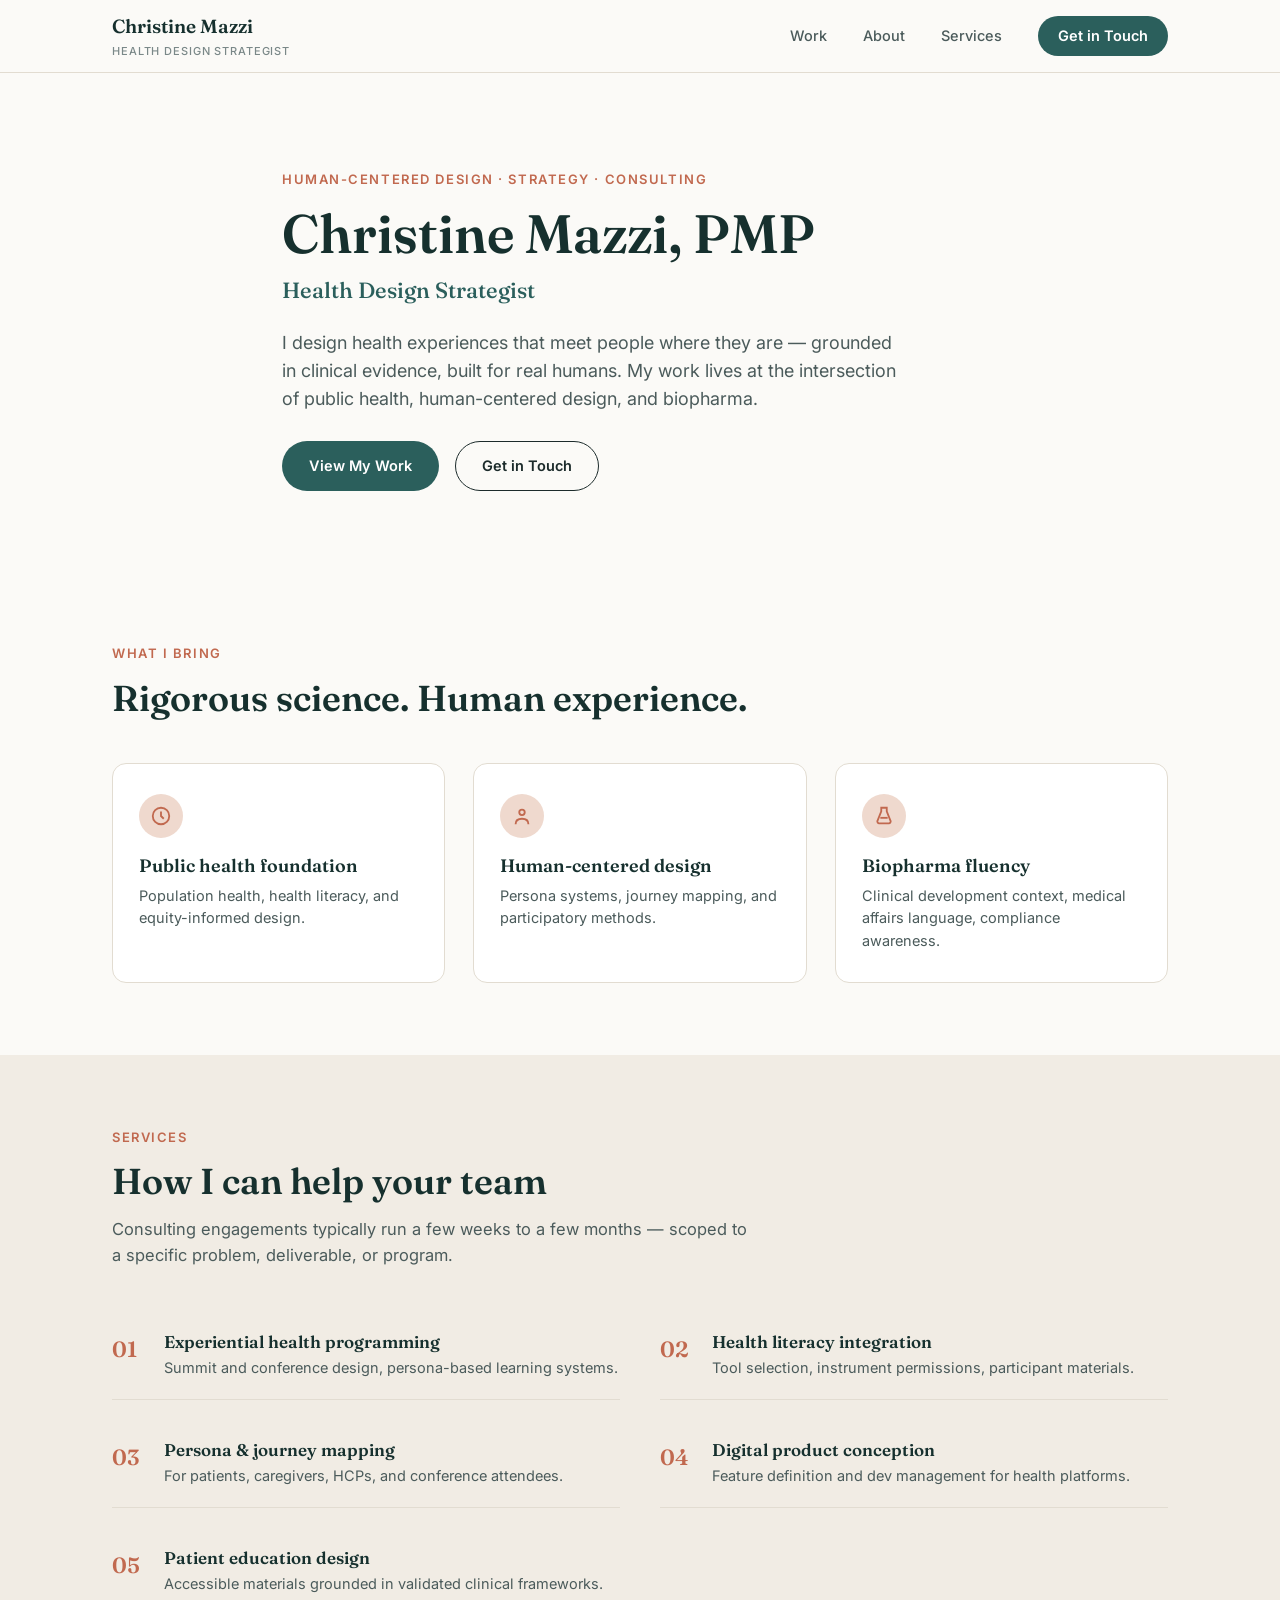
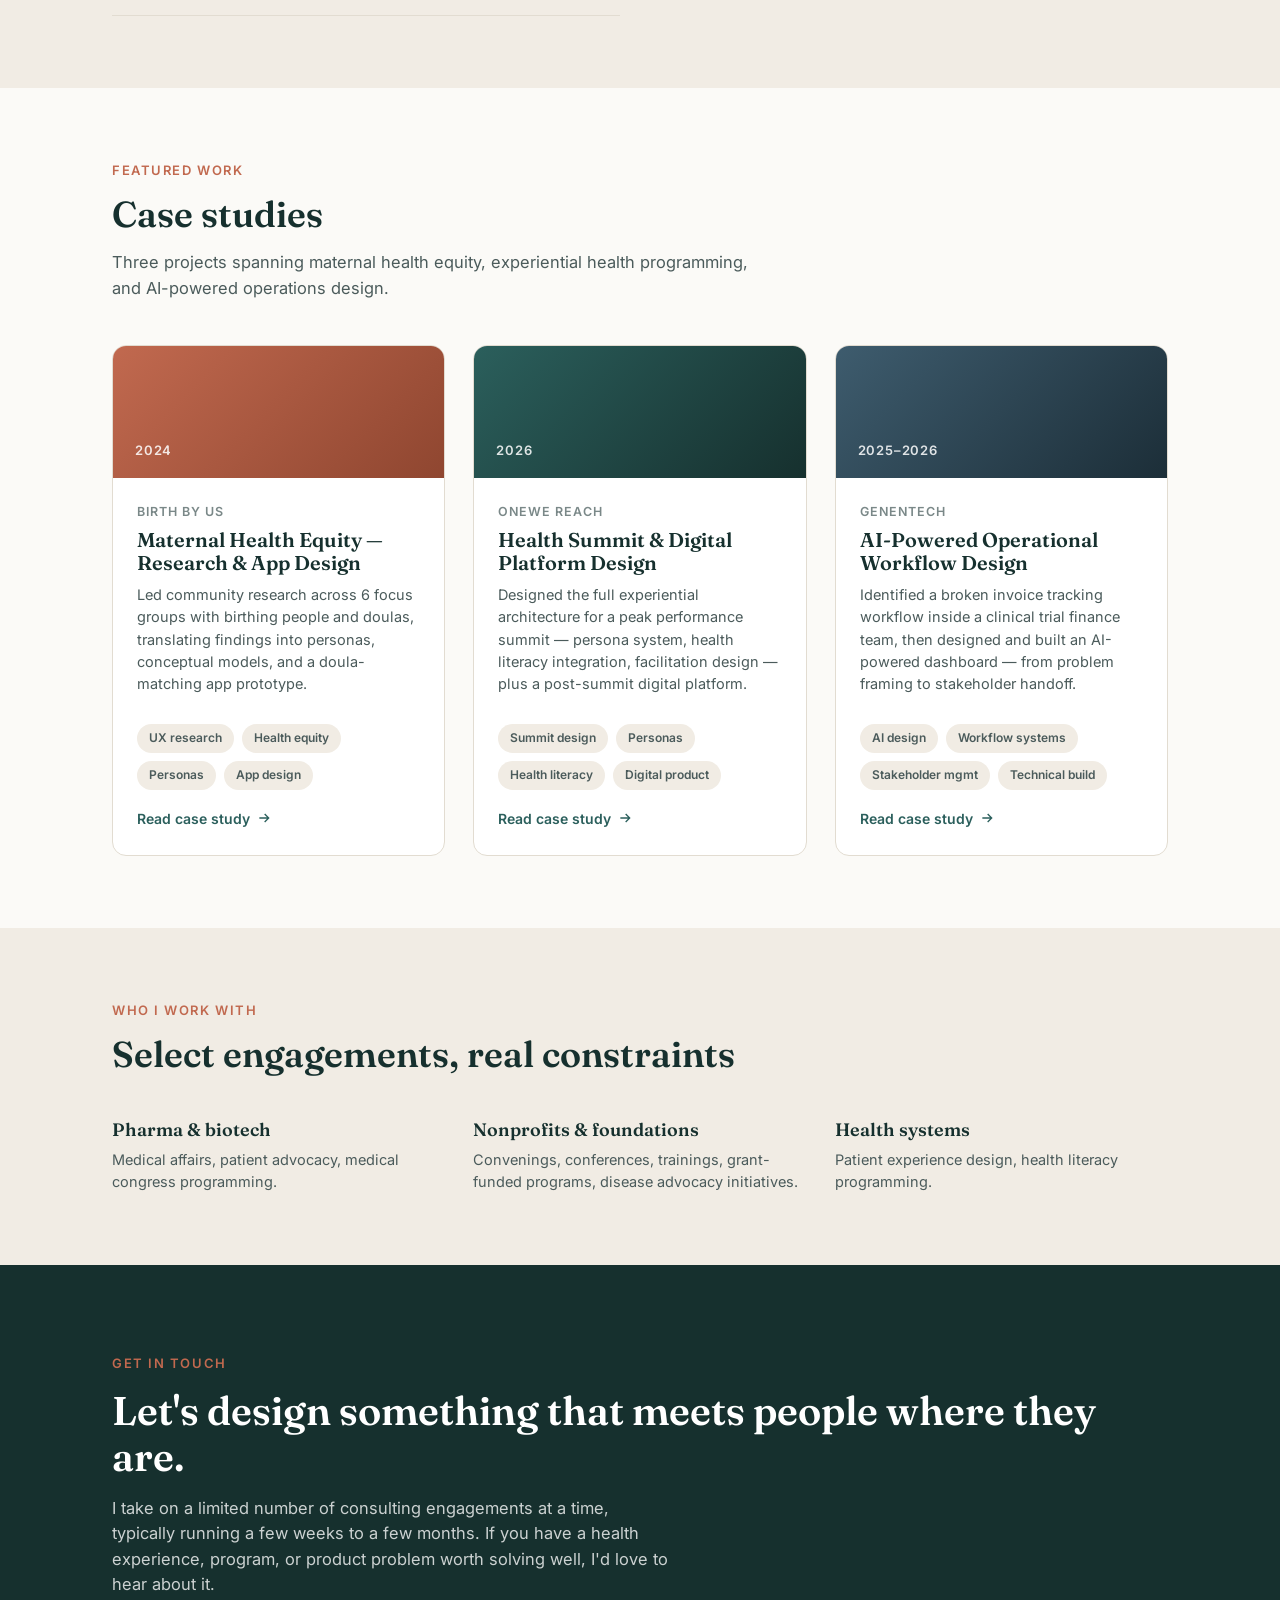
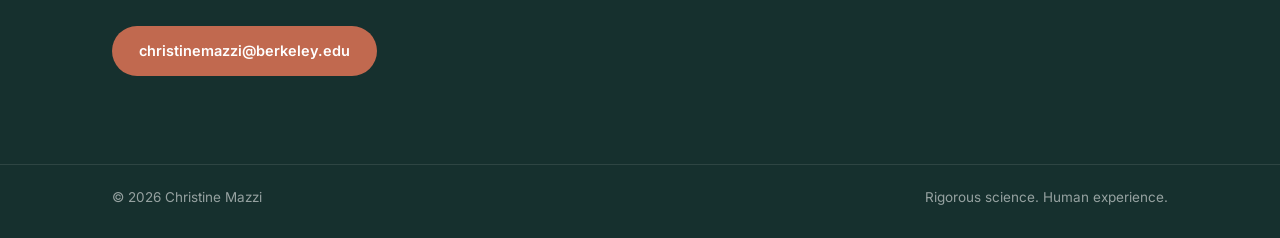
==== index.html @ 02ffc653 "Initial portfolio site" ====
<!DOCTYPE html>
<html lang="en">
<head>
<meta charset="UTF-8">
<meta name="viewport" content="width=device-width, initial-scale=1.0">
<title>Christine Mazzi, PMP — Health Design Strategist</title>
<meta name="description" content="Christine Mazzi designs health experiences that meet people where they are — grounded in clinical evidence, built for real humans. Health experience design, personas, and digital product consulting.">
<link rel="preconnect" href="https://fonts.googleapis.com">
<link rel="preconnect" href="https://fonts.gstatic.com" crossorigin>
<link href="https://fonts.googleapis.com/css2?family=Fraunces:wght@500;600;700&family=Inter:wght@400;500;600;700&display=swap" rel="stylesheet">
<link rel="stylesheet" href="styles.css">
<script src="script.js" defer></script>
</head>
<body>

<nav class="site-nav">
  <div class="wrap">
    <a href="index.html" class="brand">Christine Mazzi<span class="role">Health Design Strategist</span></a>
    <div class="nav-links">
      <a href="#work">Work</a>
      <a href="#about">About</a>
      <a href="#services">Services</a>
      <a href="#contact" class="cta">Get in Touch</a>
    </div>
    <button class="nav-toggle" aria-label="Toggle menu">
      <svg viewBox="0 0 24 24" fill="none" stroke="currentColor" stroke-width="2"><path d="M4 6h16M4 12h16M4 18h16"/></svg>
    </button>
  </div>
</nav>

<header class="hero">
  <div class="wrap">
    <span class="eyebrow">Human-Centered Design · Strategy · Consulting</span>
    <h1>Christine Mazzi, PMP</h1>
    <div class="role-line">Health Design Strategist</div>
    <p class="lede">I design health experiences that meet people where they are — grounded in clinical evidence, built for real humans. My work lives at the intersection of public health, human-centered design, and biopharma.</p>
    <div class="hero-ctas">
      <a href="#work" class="btn btn-primary">View My Work</a>
      <a href="#contact" class="btn btn-ghost">Get in Touch</a>
    </div>
  </div>
</header>

<section id="about">
  <div class="wrap">
    <div class="section-head">
      <span class="eyebrow">What I Bring</span>
      <h2>Rigorous science. Human experience.</h2>
    </div>
    <div class="bring-grid">
      <div class="bring-card">
        <div class="icon-circle">
          <svg viewBox="0 0 24 24" fill="none" stroke="currentColor" stroke-width="2"><path d="M12 3a9 9 0 100 18 9 9 0 000-18z"/><path d="M12 7v5l3 3"/></svg>
        </div>
        <h3>Public health foundation</h3>
        <p>Population health, health literacy, and equity-informed design.</p>
      </div>
      <div class="bring-card">
        <div class="icon-circle">
          <svg viewBox="0 0 24 24" fill="none" stroke="currentColor" stroke-width="2"><circle cx="12" cy="8" r="3"/><path d="M5 21c0-4 3-6 7-6s7 2 7 6"/></svg>
        </div>
        <h3>Human-centered design</h3>
        <p>Persona systems, journey mapping, and participatory methods.</p>
      </div>
      <div class="bring-card">
        <div class="icon-circle">
          <svg viewBox="0 0 24 24" fill="none" stroke="currentColor" stroke-width="2"><path d="M9 3h6v4l4 10a2 2 0 01-2 3H7a2 2 0 01-2-3l4-10V3z"/><path d="M8 14h8"/></svg>
        </div>
        <h3>Biopharma fluency</h3>
        <p>Clinical development context, medical affairs language, compliance awareness.</p>
      </div>
    </div>
  </div>
</section>

<section id="services" class="alt-bg">
  <div class="wrap">
    <div class="section-head">
      <span class="eyebrow">Services</span>
      <h2>How I can help your team</h2>
      <p>Consulting engagements typically run a few weeks to a few months — scoped to a specific problem, deliverable, or program.</p>
    </div>
    <div class="services-grid">
      <div class="service-row">
        <div class="service-num">01</div>
        <div>
          <h3>Experiential health programming</h3>
          <p>Summit and conference design, persona-based learning systems.</p>
        </div>
      </div>
      <div class="service-row">
        <div class="service-num">02</div>
        <div>
          <h3>Health literacy integration</h3>
          <p>Tool selection, instrument permissions, participant materials.</p>
        </div>
      </div>
      <div class="service-row">
        <div class="service-num">03</div>
        <div>
          <h3>Persona &amp; journey mapping</h3>
          <p>For patients, caregivers, HCPs, and conference attendees.</p>
        </div>
      </div>
      <div class="service-row">
        <div class="service-num">04</div>
        <div>
          <h3>Digital product conception</h3>
          <p>Feature definition and dev management for health platforms.</p>
        </div>
      </div>
      <div class="service-row">
        <div class="service-num">05</div>
        <div>
          <h3>Patient education design</h3>
          <p>Accessible materials grounded in validated clinical frameworks.</p>
        </div>
      </div>
    </div>
  </div>
</section>

<section id="work">
  <div class="wrap">
    <div class="section-head">
      <span class="eyebrow">Featured Work</span>
      <h2>Case studies</h2>
      <p>Three projects spanning maternal health equity, experiential health programming, and AI-powered operations design.</p>
    </div>
    <div class="work-grid">

      <a href="projects/birth-by-us.html" class="project-card">
        <div class="project-media terracotta"><span class="p-year">2024</span></div>
        <div class="project-body">
          <div class="p-client">Birth By Us</div>
          <h3>Maternal Health Equity — Research &amp; App Design</h3>
          <p>Led community research across 6 focus groups with birthing people and doulas, translating findings into personas, conceptual models, and a doula-matching app prototype.</p>
          <div class="tag-row">
            <span class="tag">UX research</span>
            <span class="tag">Health equity</span>
            <span class="tag">Personas</span>
            <span class="tag">App design</span>
          </div>
          <span class="project-link">Read case study
            <svg viewBox="0 0 24 24" fill="none" stroke="currentColor" stroke-width="2"><path d="M5 12h14M13 6l6 6-6 6"/></svg>
          </span>
        </div>
      </a>

      <a href="projects/onewe-reach.html" class="project-card">
        <div class="project-media"><span class="p-year">2026</span></div>
        <div class="project-body">
          <div class="p-client">OneWe Reach</div>
          <h3>Health Summit &amp; Digital Platform Design</h3>
          <p>Designed the full experiential architecture for a peak performance summit — persona system, health literacy integration, facilitation design — plus a post-summit digital platform.</p>
          <div class="tag-row">
            <span class="tag">Summit design</span>
            <span class="tag">Personas</span>
            <span class="tag">Health literacy</span>
            <span class="tag">Digital product</span>
          </div>
          <span class="project-link">Read case study
            <svg viewBox="0 0 24 24" fill="none" stroke="currentColor" stroke-width="2"><path d="M5 12h14M13 6l6 6-6 6"/></svg>
          </span>
        </div>
      </a>

      <a href="projects/genentech.html" class="project-card">
        <div class="project-media slate"><span class="p-year">2025–2026</span></div>
        <div class="project-body">
          <div class="p-client">Genentech</div>
          <h3>AI-Powered Operational Workflow Design</h3>
          <p>Identified a broken invoice tracking workflow inside a clinical trial finance team, then designed and built an AI-powered dashboard — from problem framing to stakeholder handoff.</p>
          <div class="tag-row">
            <span class="tag">AI design</span>
            <span class="tag">Workflow systems</span>
            <span class="tag">Stakeholder mgmt</span>
            <span class="tag">Technical build</span>
          </div>
          <span class="project-link">Read case study
            <svg viewBox="0 0 24 24" fill="none" stroke="currentColor" stroke-width="2"><path d="M5 12h14M13 6l6 6-6 6"/></svg>
          </span>
        </div>
      </a>

    </div>
  </div>
</section>

<section class="alt-bg">
  <div class="wrap">
    <div class="section-head">
      <span class="eyebrow">Who I Work With</span>
      <h2>Select engagements, real constraints</h2>
    </div>
    <div class="audience-grid">
      <div class="audience-card">
        <h3>Pharma &amp; biotech</h3>
        <p>Medical affairs, patient advocacy, medical congress programming.</p>
      </div>
      <div class="audience-card">
        <h3>Nonprofits &amp; foundations</h3>
        <p>Convenings, conferences, trainings, grant-funded programs, disease advocacy initiatives.</p>
      </div>
      <div class="audience-card">
        <h3>Health systems</h3>
        <p>Patient experience design, health literacy programming.</p>
      </div>
    </div>
  </div>
</section>

<section id="contact" class="contact-section">
  <div class="wrap">
    <span class="eyebrow">Get in Touch</span>
    <h2>Let's design something that meets people where they are.</h2>
    <p>I take on a limited number of consulting engagements at a time, typically running a few weeks to a few months. If you have a health experience, program, or product problem worth solving well, I'd love to hear about it.</p>
    <div class="hero-ctas">
      <a href="mailto:christinemazzi@berkeley.edu" class="btn btn-primary">christinemazzi@berkeley.edu</a>
    </div>
  </div>
</section>

<footer class="site-footer">
  <div class="wrap">
    <span>&copy; 2026 Christine Mazzi</span>
    <span>Rigorous science. Human experience.</span>
  </div>
</footer>

</body>
</html>
---- styles.css ----
/* ===== Christine Mazzi — Health Design Strategist portfolio ===== */

:root {
  --bg: #FBFAF7;
  --bg-alt: #F1ECE4;
  --ink: #1C2B2B;
  --ink-soft: #4B5B5B;
  --muted: #7A8888;
  --primary: #2B5F5C;
  --primary-dark: #16302E;
  --accent: #C1694F;
  --accent-soft: #EFD9CE;
  --line: #E2DCD1;
  --white: #FFFFFF;
  --radius: 14px;
  --serif: "Fraunces", Georgia, serif;
  --sans: "Inter", -apple-system, BlinkMacSystemFont, "Segoe UI", sans-serif;
  --max: 1120px;
}

* { box-sizing: border-box; }

html { scroll-behavior: smooth; }

body {
  margin: 0;
  font-family: var(--sans);
  color: var(--ink);
  background: var(--bg);
  line-height: 1.55;
  -webkit-font-smoothing: antialiased;
}

img { max-width: 100%; display: block; }

a { color: inherit; text-decoration: none; }

.wrap {
  max-width: var(--max);
  margin: 0 auto;
  padding: 0 32px;
}

h1, h2, h3, h4 {
  font-family: var(--serif);
  font-weight: 600;
  color: var(--primary-dark);
  margin: 0 0 0.4em;
  line-height: 1.15;
}

p { margin: 0 0 1em; color: var(--ink-soft); }

.eyebrow {
  font-family: var(--sans);
  font-size: 13px;
  letter-spacing: 0.12em;
  text-transform: uppercase;
  color: var(--accent);
  font-weight: 600;
  margin-bottom: 14px;
  display: block;
}

/* ===== Nav ===== */

.site-nav {
  position: sticky;
  top: 0;
  z-index: 50;
  background: rgba(251, 250, 247, 0.92);
  backdrop-filter: blur(8px);
  border-bottom: 1px solid var(--line);
}

.site-nav .wrap {
  display: flex;
  align-items: center;
  justify-content: space-between;
  height: 72px;
}

.brand {
  font-family: var(--serif);
  font-weight: 600;
  font-size: 19px;
  color: var(--primary-dark);
}

.brand .role {
  display: block;
  font-family: var(--sans);
  font-size: 11px;
  letter-spacing: 0.08em;
  text-transform: uppercase;
  color: var(--muted);
  font-weight: 500;
  margin-top: 1px;
}

.nav-links {
  display: flex;
  gap: 36px;
  align-items: center;
}

.nav-links a {
  font-size: 14.5px;
  font-weight: 500;
  color: var(--ink-soft);
  transition: color 0.15s ease;
}

.nav-links a:hover { color: var(--primary); }

.nav-links a.cta {
  background: var(--primary);
  color: var(--white);
  padding: 9px 20px;
  border-radius: 999px;
  font-weight: 600;
}

.nav-links a.cta:hover { background: var(--primary-dark); }

.nav-toggle {
  display: none;
  width: 40px;
  height: 40px;
  border: none;
  background: transparent;
  cursor: pointer;
  align-items: center;
  justify-content: center;
}

.nav-toggle svg { width: 24px; height: 24px; color: var(--ink); }

/* ===== Hero ===== */

.hero {
  padding: 96px 0 80px;
}

.hero .wrap { max-width: 780px; }

.hero h1 {
  font-size: clamp(36px, 5vw, 54px);
  margin-bottom: 8px;
}

.hero .role-line {
  font-size: clamp(18px, 2.4vw, 22px);
  color: var(--primary);
  font-family: var(--serif);
  font-weight: 500;
  margin-bottom: 22px;
}

.hero p.lede {
  font-size: 18px;
  max-width: 620px;
  color: var(--ink-soft);
}

.hero-ctas {
  margin-top: 28px;
  display: flex;
  gap: 16px;
  flex-wrap: wrap;
}

.btn {
  display: inline-block;
  padding: 13px 26px;
  border-radius: 999px;
  font-weight: 600;
  font-size: 14.5px;
  transition: all 0.15s ease;
  border: 1.5px solid transparent;
}

.btn-primary {
  background: var(--primary);
  color: var(--white);
}
.btn-primary:hover { background: var(--primary-dark); }

.btn-ghost {
  border-color: var(--ink);
  color: var(--ink);
}
.btn-ghost:hover { background: var(--ink); color: var(--white); }

/* ===== Sections ===== */

section { padding: 72px 0; }

.section-head { max-width: 640px; margin-bottom: 44px; }
.section-head h2 { font-size: clamp(28px, 3.5vw, 36px); }
.section-head p { font-size: 16.5px; }

.alt-bg { background: var(--bg-alt); }

/* ===== What I Bring ===== */

.bring-grid {
  display: grid;
  grid-template-columns: repeat(3, 1fr);
  gap: 28px;
}

.bring-card {
  background: var(--white);
  border: 1px solid var(--line);
  border-radius: var(--radius);
  padding: 30px 26px;
}

.icon-circle {
  width: 44px;
  height: 44px;
  border-radius: 50%;
  background: var(--accent-soft);
  display: flex;
  align-items: center;
  justify-content: center;
  margin-bottom: 18px;
  color: var(--accent);
}

.icon-circle svg { width: 22px; height: 22px; }

.bring-card h3 { font-size: 18px; margin-bottom: 8px; }
.bring-card p { font-size: 14.5px; margin: 0; }

/* ===== Services ===== */

.services-grid {
  display: grid;
  grid-template-columns: repeat(2, 1fr);
  gap: 20px 40px;
}

.service-row {
  display: flex;
  gap: 18px;
  align-items: flex-start;
  padding: 20px 0;
  border-bottom: 1px solid var(--line);
}

.service-num {
  font-family: var(--serif);
  font-size: 22px;
  color: var(--accent);
  font-weight: 600;
  min-width: 34px;
}

.service-row h3 { font-size: 17px; margin-bottom: 5px; }
.service-row p { font-size: 14.5px; margin: 0; }

/* ===== Work / Projects ===== */

.work-grid {
  display: grid;
  grid-template-columns: repeat(3, 1fr);
  gap: 28px;
}

.project-card {
  background: var(--white);
  border: 1px solid var(--line);
  border-radius: var(--radius);
  overflow: hidden;
  display: flex;
  flex-direction: column;
  transition: transform 0.18s ease, box-shadow 0.18s ease;
}

.project-card:hover {
  transform: translateY(-4px);
  box-shadow: 0 16px 32px -20px rgba(28, 43, 43, 0.35);
}

.project-media {
  height: 132px;
  background: linear-gradient(135deg, var(--primary) 0%, var(--primary-dark) 100%);
  display: flex;
  align-items: flex-end;
  padding: 18px 22px;
  position: relative;
}

.project-media.terracotta { background: linear-gradient(135deg, var(--accent) 0%, #8f4630 100%); }
.project-media.slate { background: linear-gradient(135deg, #3E5C6E 0%, #1C2E38 100%); }

.project-media .p-year {
  color: rgba(255,255,255,0.85);
  font-size: 13px;
  font-weight: 600;
  letter-spacing: 0.06em;
}

.project-body { padding: 24px 24px 26px; flex: 1; display: flex; flex-direction: column; }

.project-body .p-client {
  font-size: 12.5px;
  text-transform: uppercase;
  letter-spacing: 0.08em;
  color: var(--muted);
  font-weight: 600;
  margin-bottom: 6px;
}

.project-body h3 { font-size: 20px; margin-bottom: 10px; }
.project-body p { font-size: 14.5px; flex: 1; }

.tag-row { display: flex; flex-wrap: wrap; gap: 8px; margin-top: 14px; }

.tag {
  font-size: 12px;
  font-weight: 600;
  padding: 5px 12px;
  border-radius: 999px;
  background: var(--bg-alt);
  color: var(--ink-soft);
}

.project-link {
  margin-top: 18px;
  font-size: 14px;
  font-weight: 600;
  color: var(--primary);
  display: inline-flex;
  align-items: center;
  gap: 6px;
}

.project-link svg { width: 16px; height: 16px; transition: transform 0.15s ease; }
.project-card:hover .project-link svg { transform: translateX(3px); }

/* ===== Who I Work With ===== */

.audience-grid {
  display: grid;
  grid-template-columns: repeat(3, 1fr);
  gap: 28px;
}

.audience-card h3 { font-size: 18px; margin-bottom: 8px; }
.audience-card p { font-size: 14.5px; margin: 0; }

/* ===== Contact / Footer ===== */

.contact-section {
  background: var(--primary-dark);
  color: var(--white);
  padding: 88px 0;
}

.contact-section .eyebrow { color: var(--accent); }
.contact-section h2 { color: var(--white); font-size: clamp(28px, 4vw, 40px); }
.contact-section p { color: rgba(255,255,255,0.78); font-size: 16.5px; max-width: 560px; }

.contact-section .btn-primary {
  background: var(--accent);
}
.contact-section .btn-primary:hover { background: #a4553d; }

.contact-section .btn-ghost {
  border-color: rgba(255,255,255,0.5);
  color: var(--white);
}
.contact-section .btn-ghost:hover { background: var(--white); color: var(--primary-dark); }

footer.site-footer {
  background: var(--primary-dark);
  color: rgba(255,255,255,0.55);
  padding: 22px 0 30px;
  font-size: 13.5px;
  border-top: 1px solid rgba(255,255,255,0.1);
}

footer.site-footer .wrap {
  display: flex;
  justify-content: space-between;
  flex-wrap: wrap;
  gap: 10px;
}

/* ===== Case study pages ===== */

.cs-hero {
  padding: 64px 0 56px;
  background: var(--bg-alt);
  border-bottom: 1px solid var(--line);
}

.cs-hero .back-link {
  font-size: 14px;
  font-weight: 600;
  color: var(--primary);
  display: inline-flex;
  align-items: center;
  gap: 6px;
  margin-bottom: 28px;
}
.cs-hero .back-link svg { width: 15px; height: 15px; transform: rotate(180deg); }

.cs-hero h1 { font-size: clamp(30px, 4.6vw, 46px); max-width: 780px; }
.cs-hero .cs-tagline { font-size: 18px; max-width: 640px; color: var(--ink-soft); margin-top: 12px; }

.meta-grid {
  margin-top: 36px;
  display: grid;
  grid-template-columns: repeat(4, 1fr);
  gap: 20px;
  max-width: 820px;
}

.meta-item .meta-label {
  font-size: 11.5px;
  text-transform: uppercase;
  letter-spacing: 0.08em;
  color: var(--muted);
  font-weight: 700;
  margin-bottom: 6px;
}

.meta-item .meta-value {
  font-family: var(--serif);
  font-size: 16.5px;
  color: var(--primary-dark);
  font-weight: 600;
}

.cs-section { padding: 60px 0; border-bottom: 1px solid var(--line); }
.cs-section:last-of-type { border-bottom: none; }

.cs-section .section-tag {
  font-size: 13px;
  letter-spacing: 0.1em;
  text-transform: uppercase;
  color: var(--accent);
  font-weight: 700;
  margin-bottom: 12px;
  display: block;
}

.cs-section h2 { font-size: clamp(24px, 3vw, 32px); max-width: 720px; }

.stat-row {
  display: grid;
  grid-template-columns: repeat(3, 1fr);
  gap: 24px;
  margin-top: 36px;
}

.stat-box {
  background: var(--white);
  border: 1px solid var(--line);
  border-radius: var(--radius);
  padding: 28px 22px;
  text-align: center;
}

.stat-box .stat-num {
  font-family: var(--serif);
  font-size: 40px;
  font-weight: 700;
  color: var(--accent);
  line-height: 1;
  margin-bottom: 10px;
}

.stat-box .stat-label { font-size: 13.5px; color: var(--ink-soft); }

.numbered-list {
  display: grid;
  grid-template-columns: repeat(2, 1fr);
  gap: 24px 32px;
  margin-top: 32px;
}

.numbered-item { display: flex; gap: 16px; }

.numbered-item .num {
  font-family: var(--serif);
  font-size: 26px;
  font-weight: 700;
  color: var(--primary);
  min-width: 40px;
}

.numbered-item h3 { font-size: 16.5px; margin-bottom: 6px; }
.numbered-item p { font-size: 14.5px; margin: 0; }

.two-col {
  display: grid;
  grid-template-columns: repeat(2, 1fr);
  gap: 36px;
  margin-top: 32px;
}

.col-card h3 { font-size: 17px; margin-bottom: 12px; }

.bullet-list { list-style: none; padding: 0; margin: 0; }
.bullet-list li {
  padding: 10px 0 10px 22px;
  position: relative;
  font-size: 14.5px;
  color: var(--ink-soft);
  border-bottom: 1px solid var(--line);
}
.bullet-list li:before {
  content: "";
  position: absolute;
  left: 0;
  top: 18px;
  width: 7px;
  height: 7px;
  border-radius: 50%;
  background: var(--accent);
}
.bullet-list li:last-child { border-bottom: none; }

.build-grid {
  display: grid;
  grid-template-columns: repeat(2, 1fr);
  gap: 20px;
  margin-top: 32px;
}

.build-card {
  background: var(--white);
  border: 1px solid var(--line);
  border-radius: var(--radius);
  padding: 24px;
}

.build-card .build-kicker {
  font-size: 12px;
  font-weight: 700;
  letter-spacing: 0.06em;
  text-transform: uppercase;
  color: var(--primary);
  margin-bottom: 6px;
}

.build-card h3 { font-size: 16.5px; margin-bottom: 8px; }
.build-card p { font-size: 14px; margin: 0; }

.feature-grid {
  display: grid;
  grid-template-columns: repeat(3, 1fr);
  gap: 20px;
  margin-top: 32px;
}

.feature-card {
  background: var(--white);
  border: 1px solid var(--line);
  border-radius: var(--radius);
  padding: 22px;
}

.feature-card h3 { font-size: 15.5px; margin-bottom: 6px; }
.feature-card p { font-size: 13.5px; margin: 0; }

.skills-wrap { display: flex; flex-wrap: wrap; gap: 10px; margin-top: 24px; }

.skill-pill {
  font-size: 13.5px;
  font-weight: 600;
  padding: 8px 16px;
  border-radius: 999px;
  background: var(--white);
  border: 1px solid var(--line);
  color: var(--ink-soft);
}

.quote-block {
  margin-top: 28px;
  padding: 26px 30px;
  background: var(--white);
  border-left: 3px solid var(--accent);
  border-radius: 0 var(--radius) var(--radius) 0;
  font-family: var(--serif);
  font-size: 18px;
  color: var(--primary-dark);
  font-style: italic;
}

.cs-next {
  padding: 64px 0 80px;
  text-align: center;
}
.cs-next h2 { font-size: 26px; }
.cs-next-links { display: flex; gap: 18px; justify-content: center; margin-top: 22px; flex-wrap: wrap; }

/* ===== Responsive ===== */

@media (max-width: 860px) {
  .bring-grid, .work-grid, .audience-grid { grid-template-columns: 1fr; }
  .services-grid { grid-template-columns: 1fr; }
  .meta-grid { grid-template-columns: repeat(2, 1fr); }
  .numbered-list { grid-template-columns: 1fr; }
  .two-col { grid-template-columns: 1fr; }
  .build-grid { grid-template-columns: 1fr; }
  .feature-grid { grid-template-columns: 1fr; }
  .stat-row { grid-template-columns: 1fr; }
  section { padding: 52px 0; }

  .nav-toggle { display: flex; }

  .nav-links {
    position: absolute;
    top: 72px;
    left: 0;
    right: 0;
    background: var(--bg);
    border-bottom: 1px solid var(--line);
    flex-direction: column;
    align-items: stretch;
    gap: 0;
    padding: 8px 24px 20px;
    display: none;
  }

  .nav-links.open { display: flex; }

  .nav-links a {
    padding: 14px 0;
    border-bottom: 1px solid var(--line);
  }

  .nav-links a.cta {
    margin-top: 14px;
    text-align: center;
  }
}
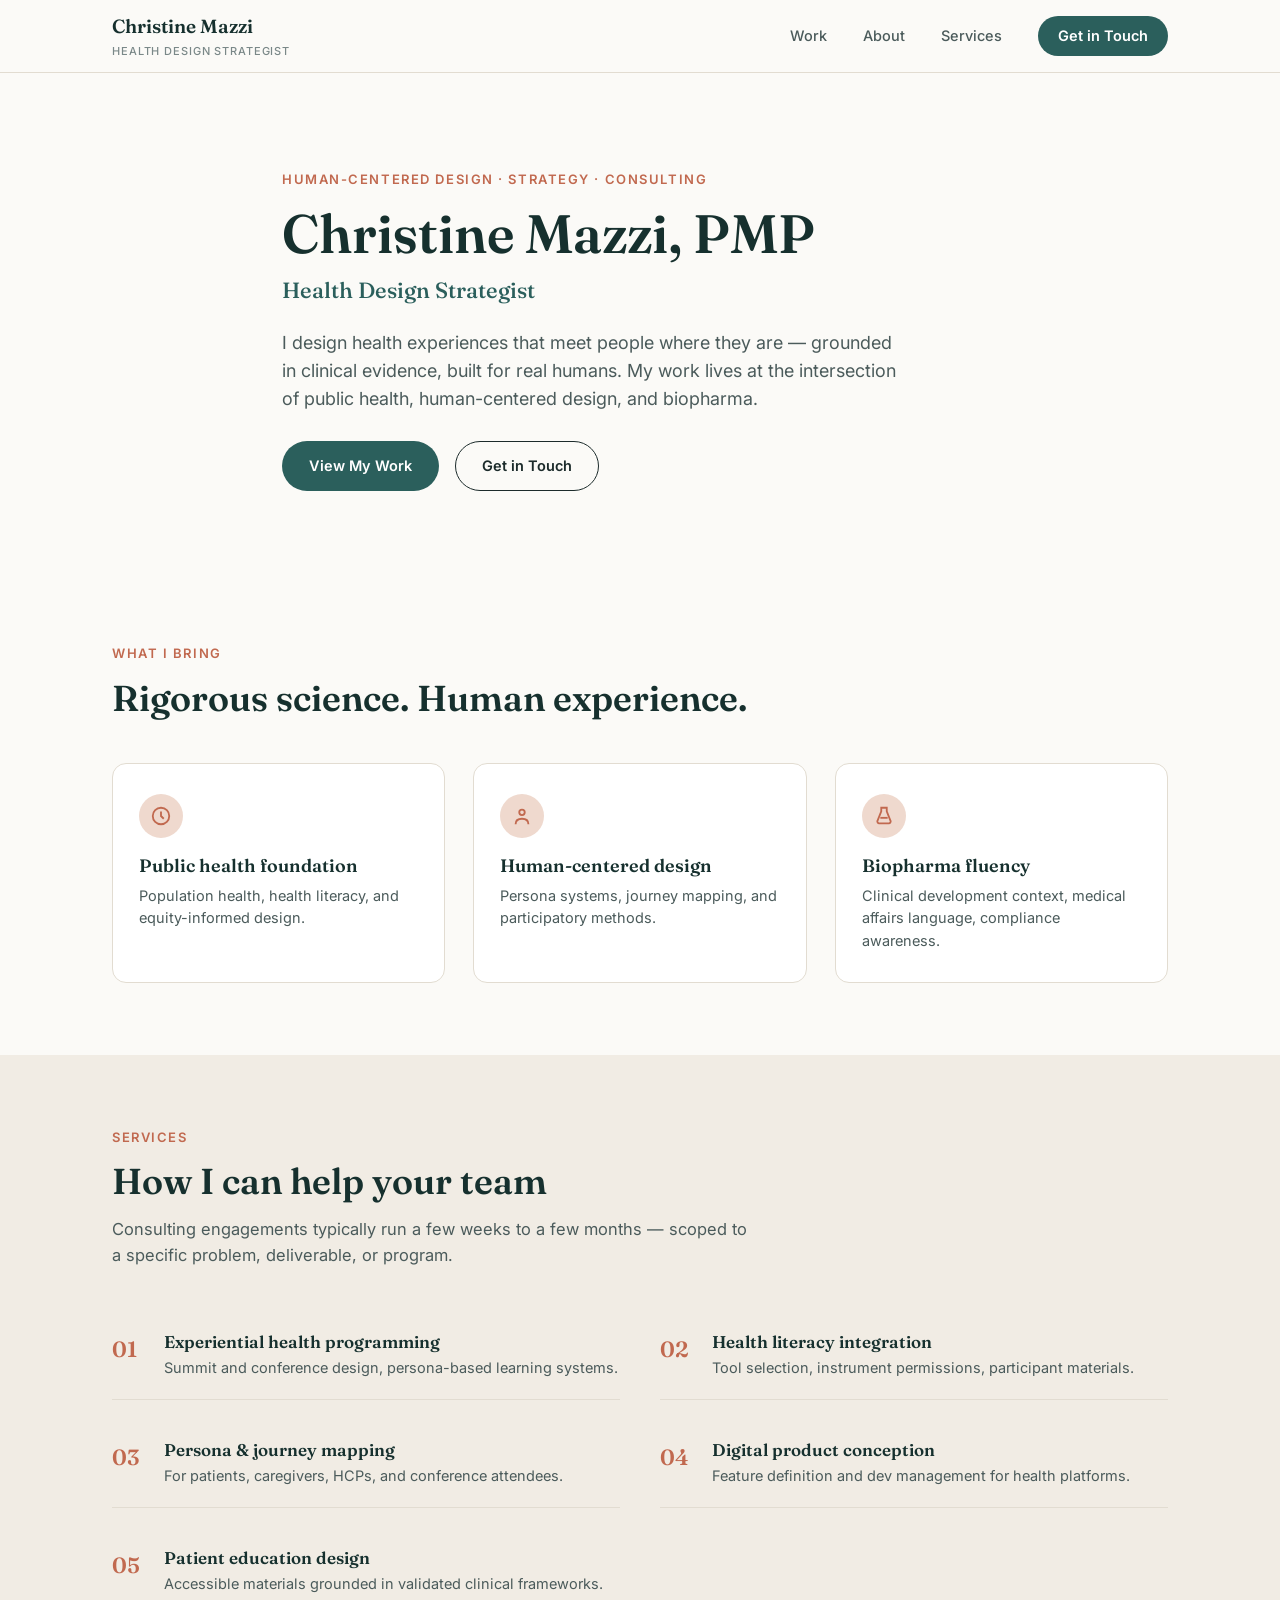
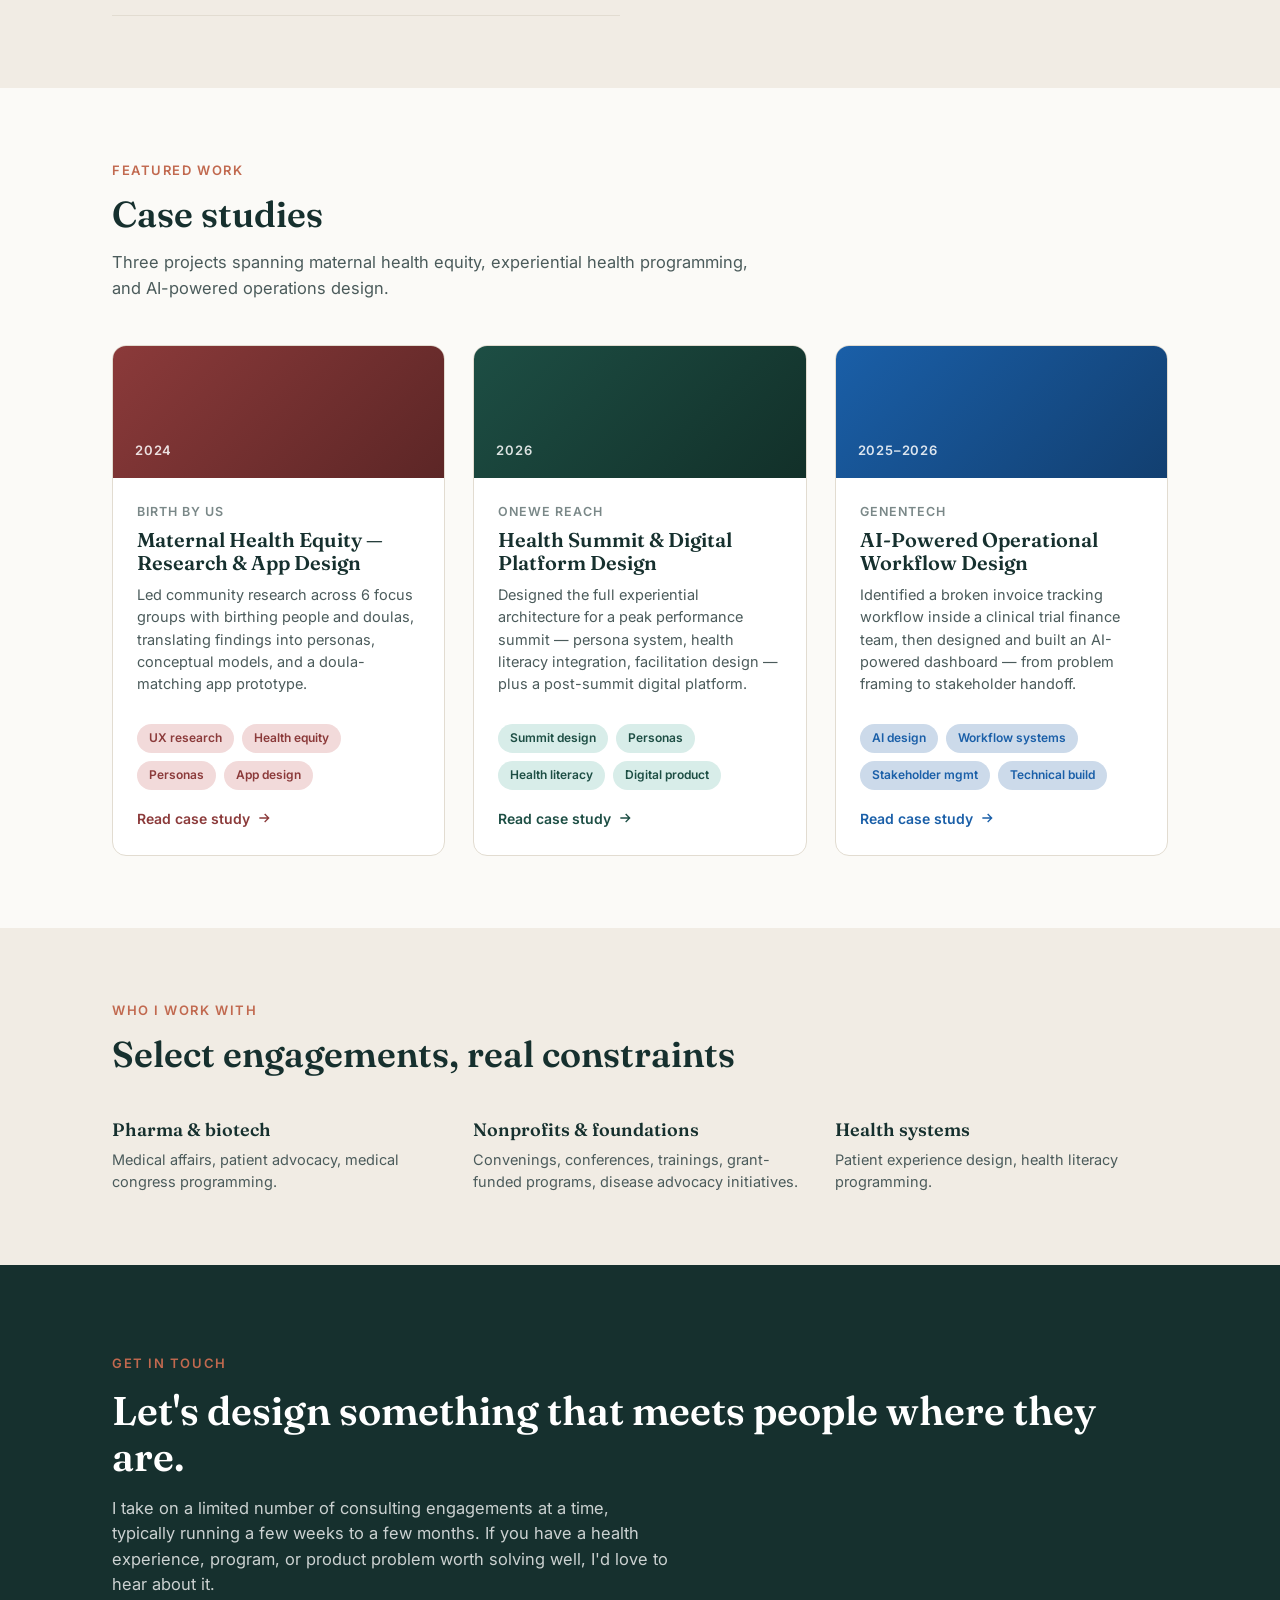
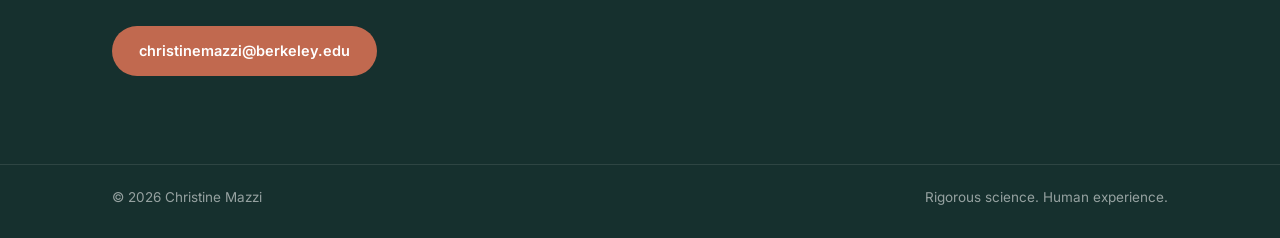
==== commit b53de162: "Theme each case study page and card to match its deck's color way" ====
--- a/index.html
+++ b/index.html
@@ -129,8 +129,8 @@
     </div>
     <div class="work-grid">
 
-      <a href="projects/birth-by-us.html" class="project-card">
-        <div class="project-media terracotta"><span class="p-year">2024</span></div>
+      <a href="projects/birth-by-us.html" class="project-card card-birth">
+        <div class="project-media"><span class="p-year">2024</span></div>
         <div class="project-body">
           <div class="p-client">Birth By Us</div>
           <h3>Maternal Health Equity — Research &amp; App Design</h3>
@@ -147,7 +147,7 @@
         </div>
       </a>
 
-      <a href="projects/onewe-reach.html" class="project-card">
+      <a href="projects/onewe-reach.html" class="project-card card-onewe">
         <div class="project-media"><span class="p-year">2026</span></div>
         <div class="project-body">
           <div class="p-client">OneWe Reach</div>
@@ -165,8 +165,8 @@
         </div>
       </a>
 
-      <a href="projects/genentech.html" class="project-card">
-        <div class="project-media slate"><span class="p-year">2025–2026</span></div>
+      <a href="projects/genentech.html" class="project-card card-genentech">
+        <div class="project-media"><span class="p-year">2025–2026</span></div>
         <div class="project-body">
           <div class="p-client">Genentech</div>
           <h3>AI-Powered Operational Workflow Design</h3>
--- a/styles.css
+++ b/styles.css
@@ -8,6 +8,7 @@
   --muted: #7A8888;
   --primary: #2B5F5C;
   --primary-dark: #16302E;
+  --primary-hover: #16302E;
   --accent: #C1694F;
   --accent-soft: #EFD9CE;
   --line: #E2DCD1;
@@ -121,7 +122,7 @@
   font-weight: 600;
 }
 
-.nav-links a.cta:hover { background: var(--primary-dark); }
+.nav-links a.cta:hover { background: var(--primary-hover); }
 
 .nav-toggle {
   display: none;
@@ -184,7 +185,7 @@
   background: var(--primary);
   color: var(--white);
 }
-.btn-primary:hover { background: var(--primary-dark); }
+.btn-primary:hover { background: var(--primary-hover); }
 
 .btn-ghost {
   border-color: var(--ink);
@@ -293,8 +294,18 @@
   position: relative;
 }
 
-.project-media.terracotta { background: linear-gradient(135deg, var(--accent) 0%, #8f4630 100%); }
-.project-media.slate { background: linear-gradient(135deg, #3E5C6E 0%, #1C2E38 100%); }
+/* Card accent colors — matched to each project's own case-study deck */
+.card-birth .project-media { background: linear-gradient(135deg, #8B3A3A 0%, #5C2626 100%); }
+.card-genentech .project-media { background: linear-gradient(135deg, #1A5FA8 0%, #123F70 100%); }
+.card-onewe .project-media { background: linear-gradient(135deg, #1D4E44 0%, #123029 100%); }
+
+.card-birth .tag { background: #F2DADA; color: #8B3A3A; }
+.card-genentech .tag { background: #CCDAEA; color: #1A5FA8; }
+.card-onewe .tag { background: #D8EDE9; color: #1D4E44; }
+
+.card-birth .project-link { color: #8B3A3A; }
+.card-genentech .project-link { color: #1A5FA8; }
+.card-onewe .project-link { color: #1D4E44; }
 
 .project-media .p-year {
   color: rgba(255,255,255,0.85);
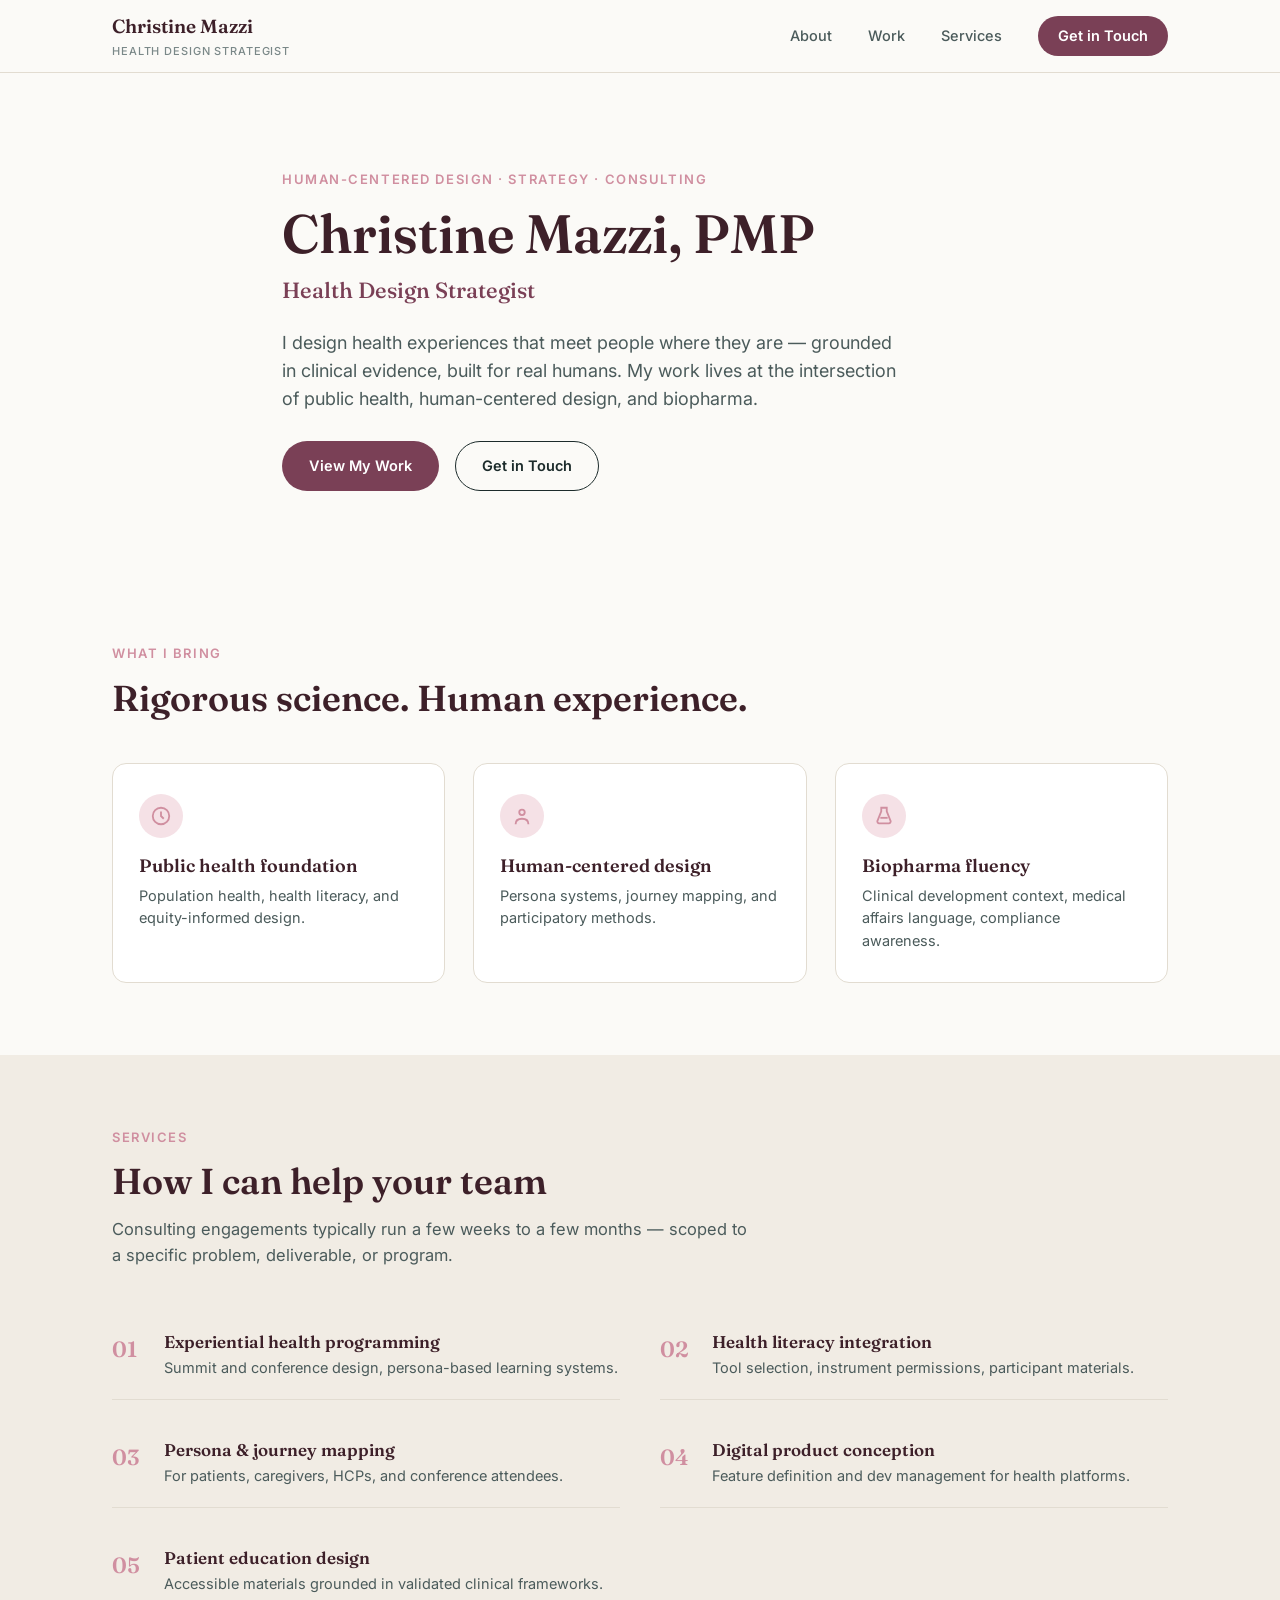
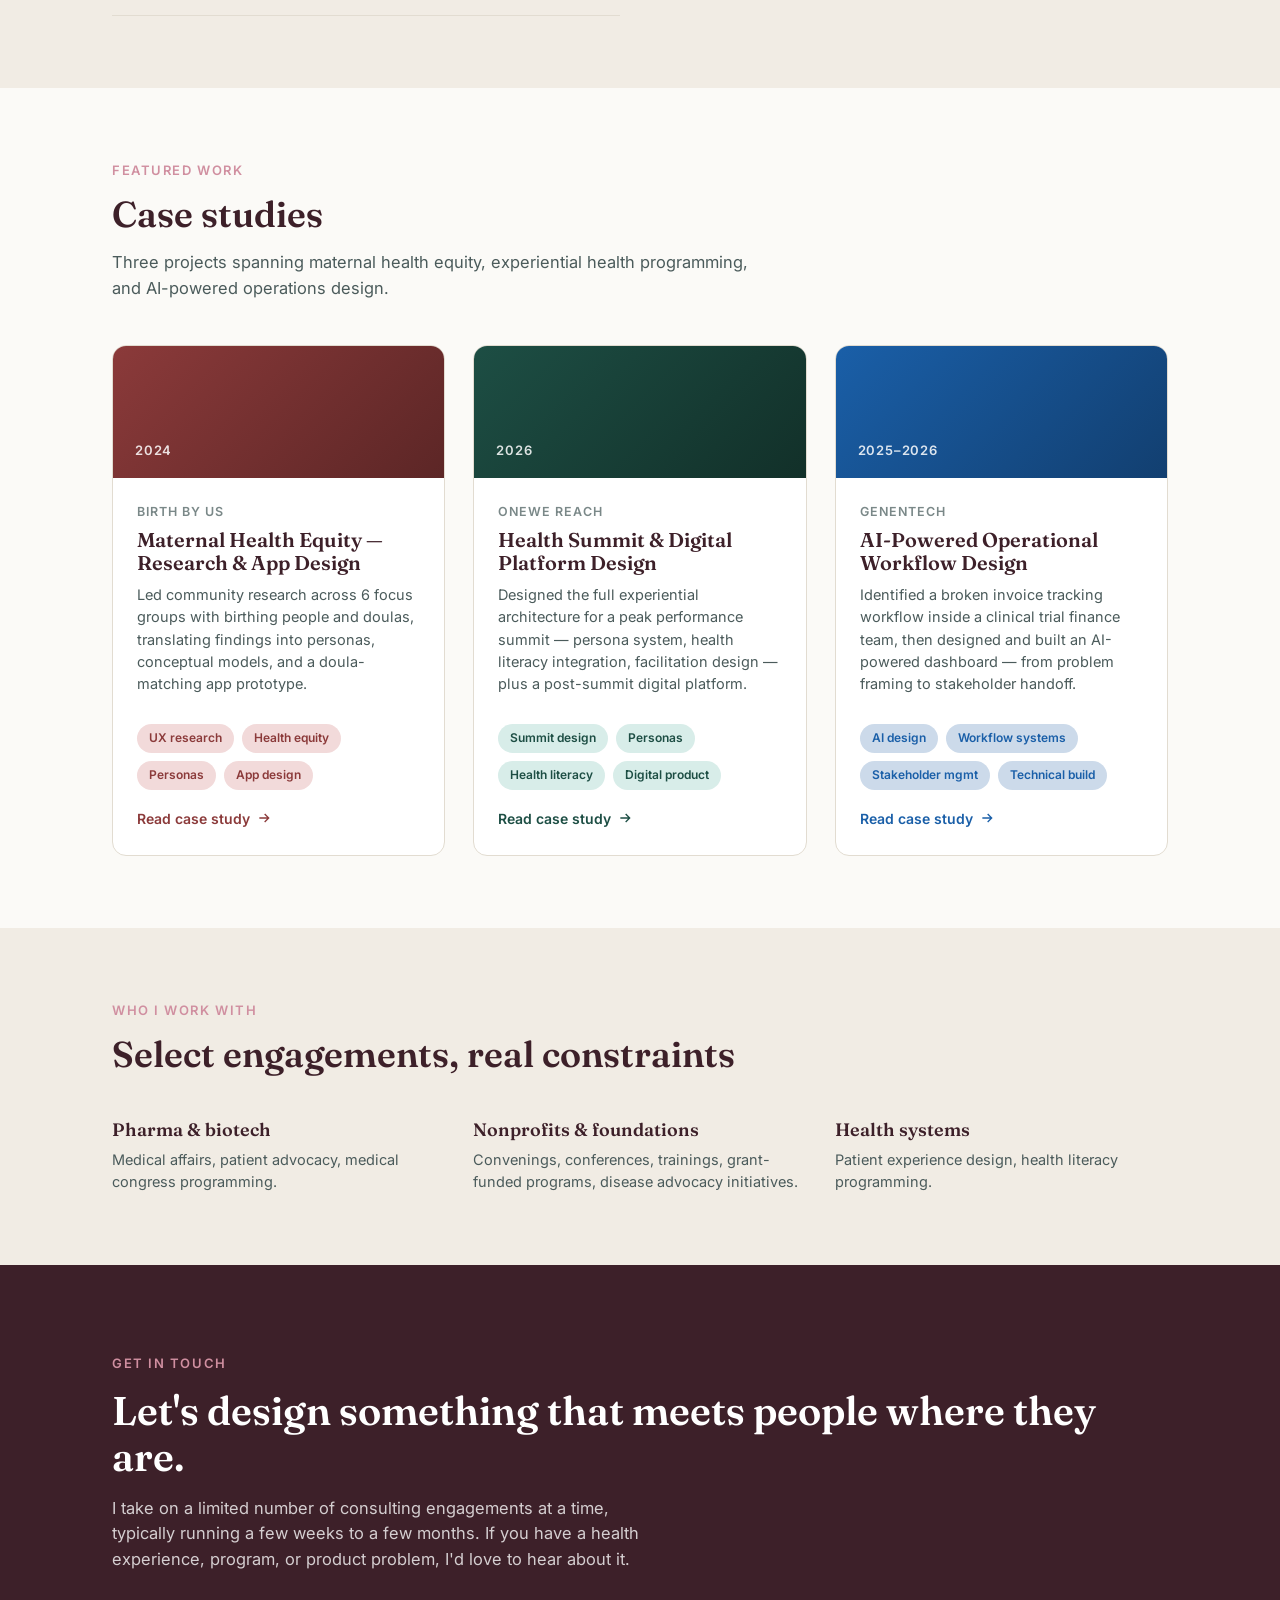
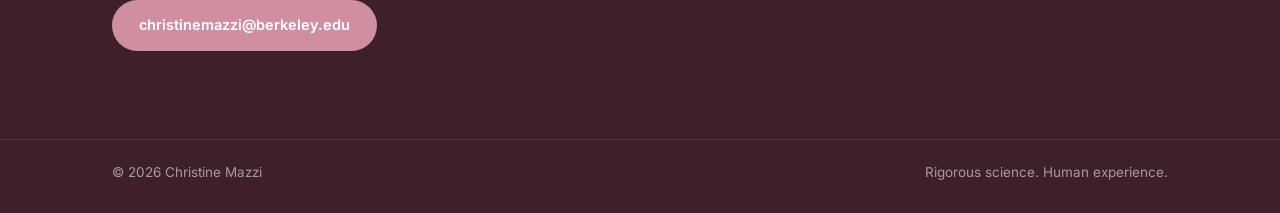
==== commit 08424c83: "Trim contact copy and reorder nav to About, Work, Services" ====
--- a/index.html
+++ b/index.html
@@ -17,8 +17,8 @@
   <div class="wrap">
     <a href="index.html" class="brand">Christine Mazzi<span class="role">Health Design Strategist</span></a>
     <div class="nav-links">
+      <a href="#about">About</a>
       <a href="#work">Work</a>
-      <a href="#about">About</a>
       <a href="#services">Services</a>
       <a href="#contact" class="cta">Get in Touch</a>
     </div>
@@ -214,7 +214,7 @@
   <div class="wrap">
     <span class="eyebrow">Get in Touch</span>
     <h2>Let's design something that meets people where they are.</h2>
-    <p>I take on a limited number of consulting engagements at a time, typically running a few weeks to a few months. If you have a health experience, program, or product problem worth solving well, I'd love to hear about it.</p>
+    <p>I take on a limited number of consulting engagements at a time, typically running a few weeks to a few months. If you have a health experience, program, or product problem, I'd love to hear about it.</p>
     <div class="hero-ctas">
       <a href="mailto:christinemazzi@berkeley.edu" class="btn btn-primary">christinemazzi@berkeley.edu</a>
     </div>
--- a/styles.css
+++ b/styles.css
@@ -6,11 +6,11 @@
   --ink: #1C2B2B;
   --ink-soft: #4B5B5B;
   --muted: #7A8888;
-  --primary: #2B5F5C;
-  --primary-dark: #16302E;
-  --primary-hover: #16302E;
-  --accent: #C1694F;
-  --accent-soft: #EFD9CE;
+  --primary: #7A4056;
+  --primary-dark: #3D2029;
+  --primary-hover: #5E3040;
+  --accent: #D08FA0;
+  --accent-soft: #F5E1E6;
   --line: #E2DCD1;
   --white: #FFFFFF;
   --radius: 14px;
@@ -378,7 +378,7 @@
 .contact-section .btn-primary {
   background: var(--accent);
 }
-.contact-section .btn-primary:hover { background: #a4553d; }
+.contact-section .btn-primary:hover { background: #9C6B78; }
 
 .contact-section .btn-ghost {
   border-color: rgba(255,255,255,0.5);
@@ -405,23 +405,26 @@
 
 .cs-hero {
   padding: 64px 0 56px;
-  background: var(--bg-alt);
-  border-bottom: 1px solid var(--line);
-}
+  background: var(--primary);
+}
+
+.cs-hero .eyebrow { color: rgba(255, 255, 255, 0.72); }
 
 .cs-hero .back-link {
   font-size: 14px;
   font-weight: 600;
-  color: var(--primary);
+  color: rgba(255, 255, 255, 0.8);
   display: inline-flex;
   align-items: center;
   gap: 6px;
   margin-bottom: 28px;
-}
+  transition: color 0.15s ease;
+}
+.cs-hero .back-link:hover { color: #fff; }
 .cs-hero .back-link svg { width: 15px; height: 15px; transform: rotate(180deg); }
 
-.cs-hero h1 { font-size: clamp(30px, 4.6vw, 46px); max-width: 780px; }
-.cs-hero .cs-tagline { font-size: 18px; max-width: 640px; color: var(--ink-soft); margin-top: 12px; }
+.cs-hero h1 { font-size: clamp(30px, 4.6vw, 46px); max-width: 780px; color: #fff; }
+.cs-hero .cs-tagline { font-size: 18px; max-width: 640px; color: rgba(255, 255, 255, 0.82); margin-top: 12px; }
 
 .meta-grid {
   margin-top: 36px;
@@ -435,7 +438,7 @@
   font-size: 11.5px;
   text-transform: uppercase;
   letter-spacing: 0.08em;
-  color: var(--muted);
+  color: rgba(255, 255, 255, 0.55);
   font-weight: 700;
   margin-bottom: 6px;
 }
@@ -443,8 +446,30 @@
 .meta-item .meta-value {
   font-family: var(--serif);
   font-size: 16.5px;
-  color: var(--primary-dark);
-  font-weight: 600;
+  color: #fff;
+  font-weight: 600;
+}
+
+.cs-download {
+  margin-top: 40px;
+  display: inline-flex;
+  align-items: center;
+  gap: 10px;
+  padding: 12px 22px;
+  border-radius: 999px;
+  border: 1.5px solid rgba(255, 255, 255, 0.55);
+  color: #fff;
+  font-size: 14px;
+  font-weight: 600;
+  transition: all 0.15s ease;
+}
+
+.cs-download svg { width: 16px; height: 16px; }
+
+.cs-download:hover {
+  background: #fff;
+  color: var(--primary);
+  border-color: #fff;
 }
 
 .cs-section { padding: 60px 0; border-bottom: 1px solid var(--line); }
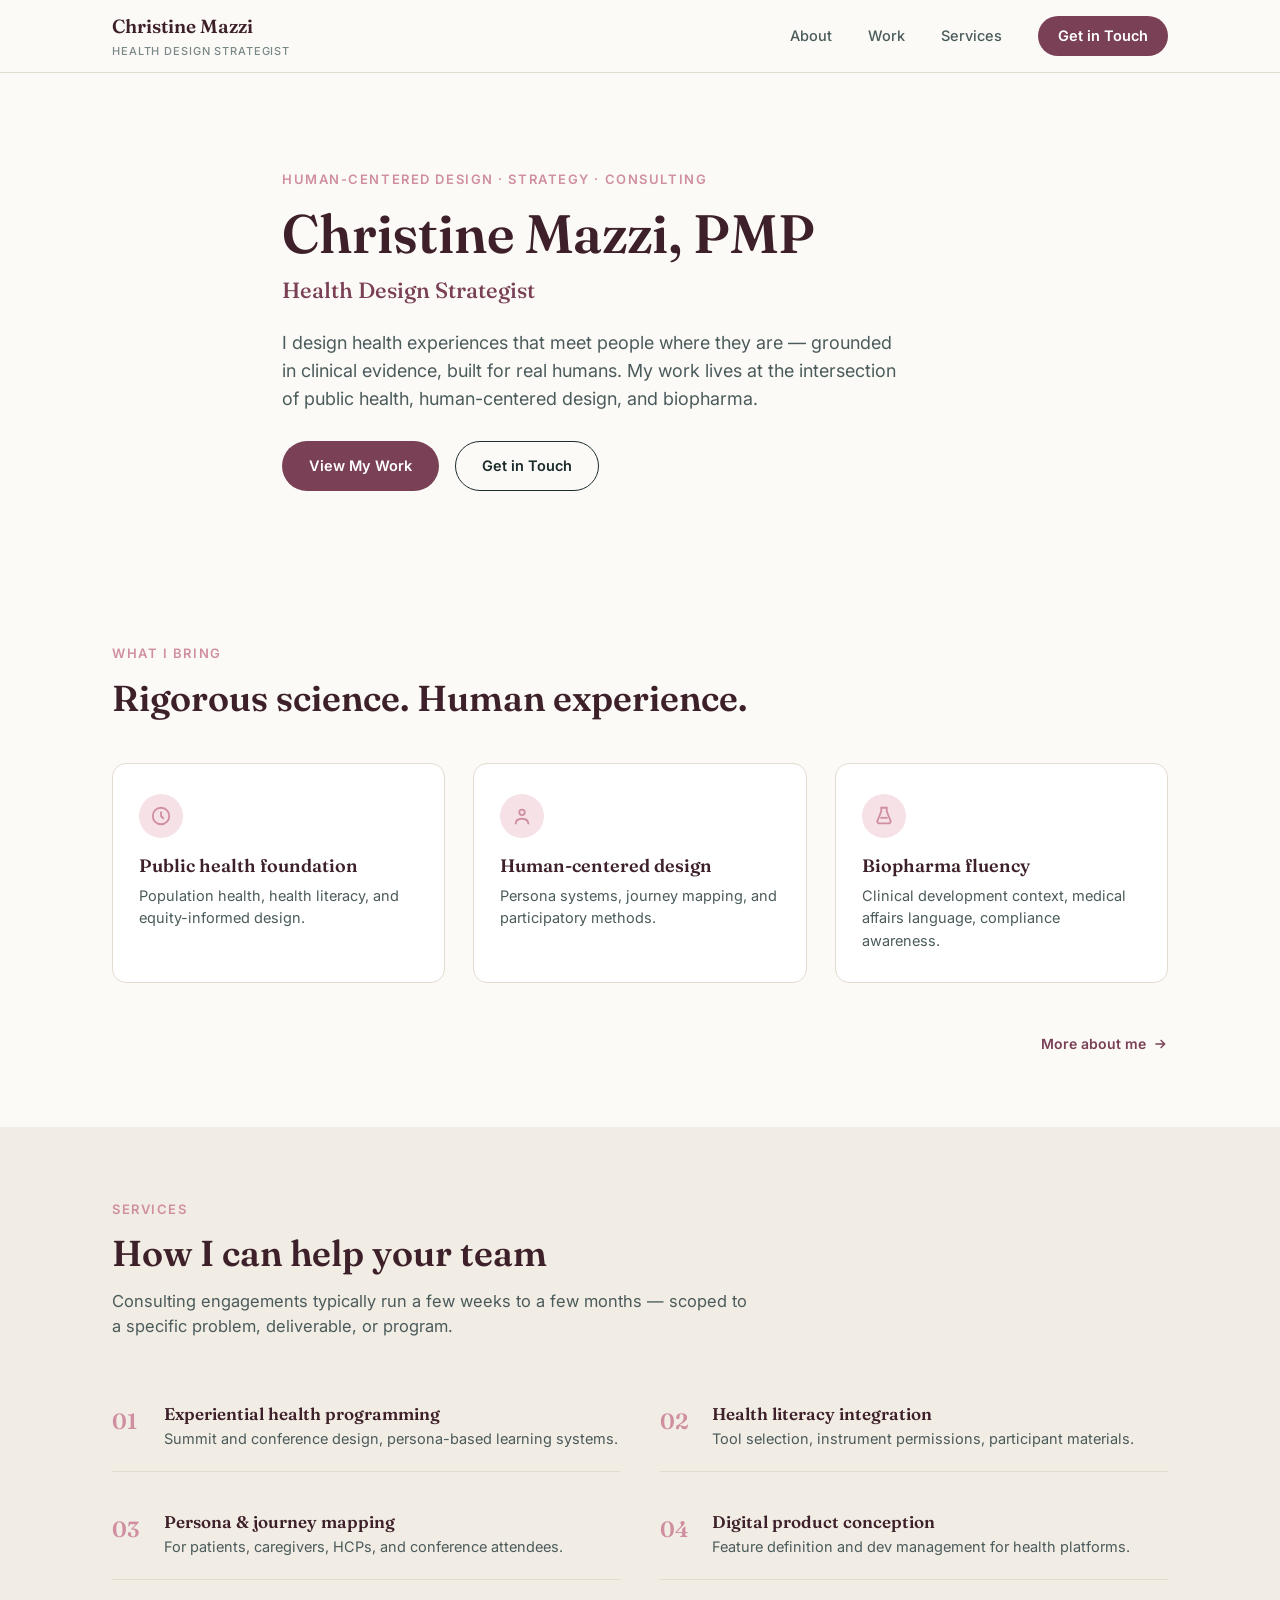
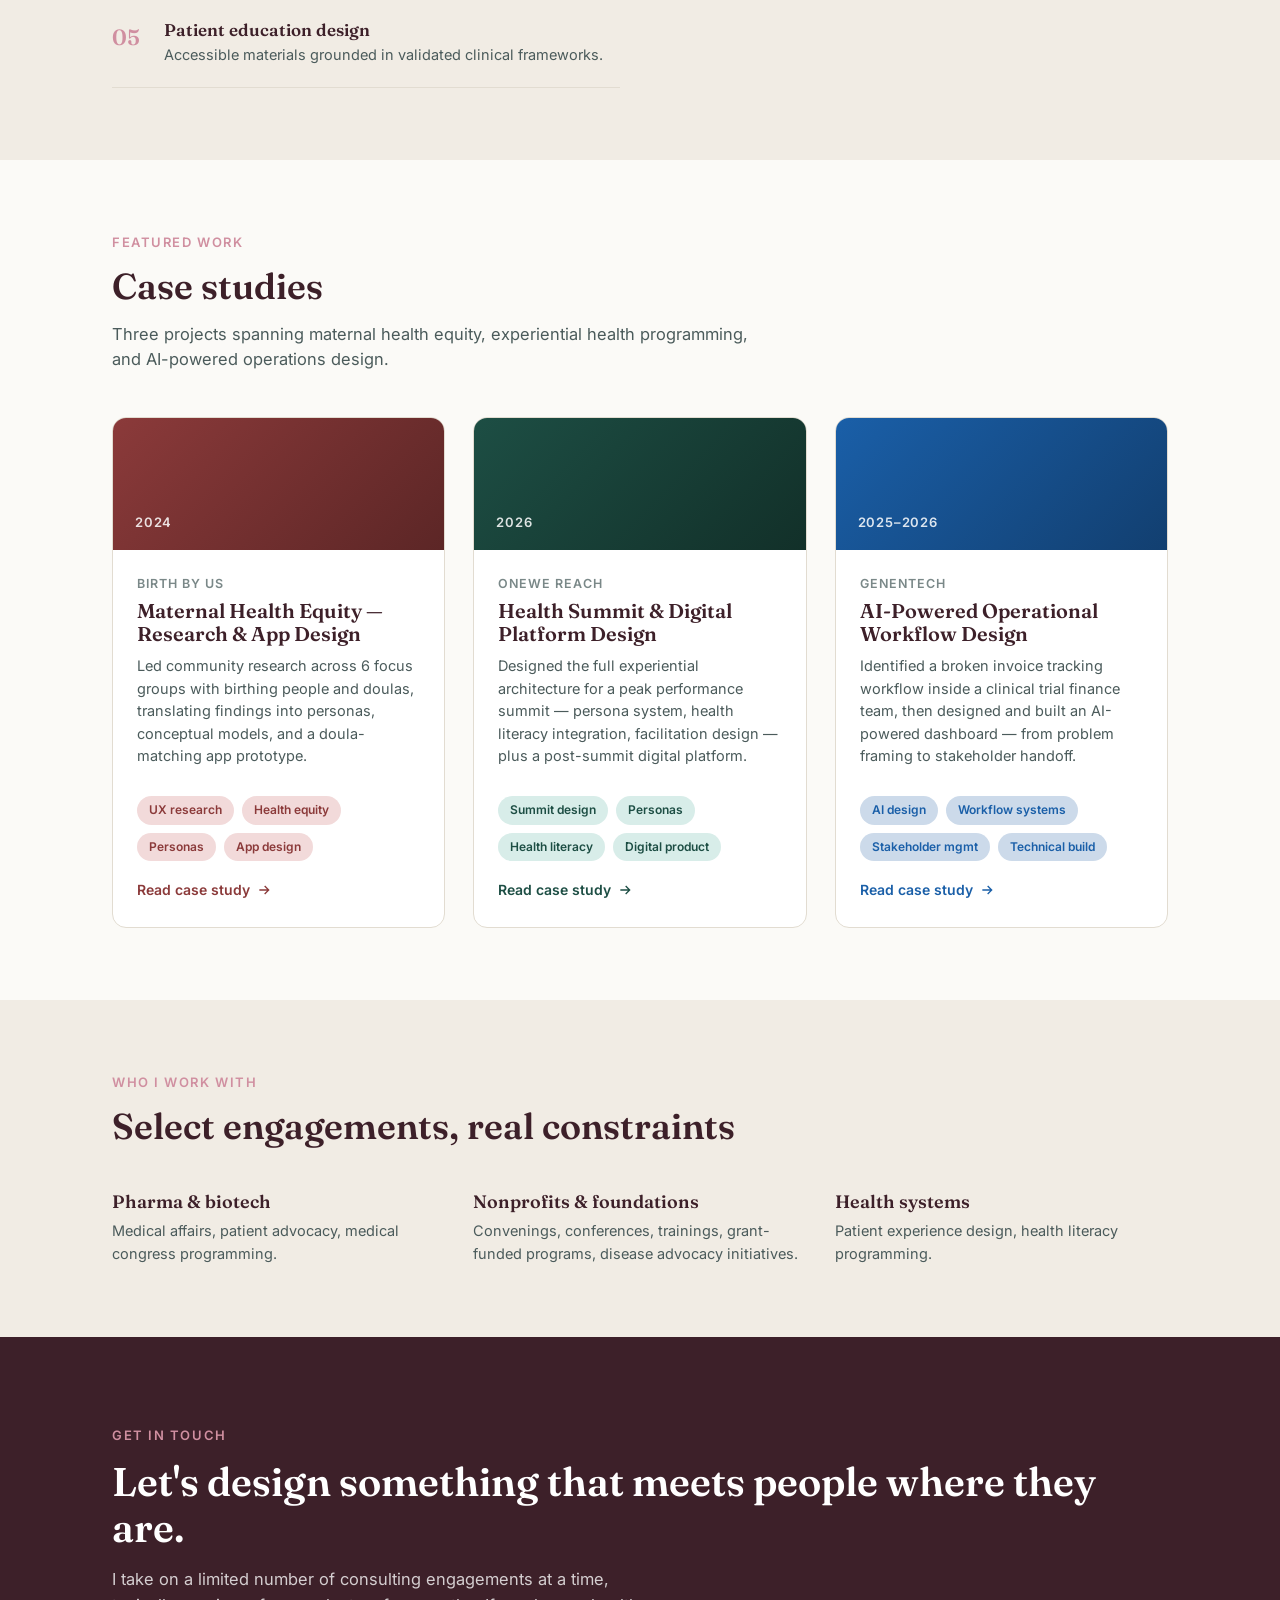
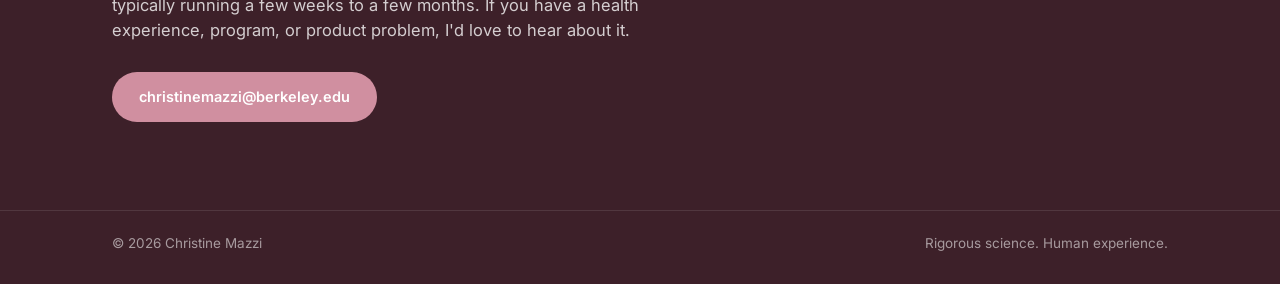
==== commit 98f424d0: "Add About page with bio, credentials, and testimonial placeholders" ====
--- a/index.html
+++ b/index.html
@@ -17,7 +17,7 @@
   <div class="wrap">
     <a href="index.html" class="brand">Christine Mazzi<span class="role">Health Design Strategist</span></a>
     <div class="nav-links">
-      <a href="#about">About</a>
+      <a href="about.html">About</a>
       <a href="#work">Work</a>
       <a href="#services">Services</a>
       <a href="#contact" class="cta">Get in Touch</a>
@@ -69,6 +69,12 @@
         <h3>Biopharma fluency</h3>
         <p>Clinical development context, medical affairs language, compliance awareness.</p>
       </div>
+    </div>
+    <div class="section-cta-right">
+      <a href="about.html" class="project-link">
+        More about me
+        <svg viewBox="0 0 24 24" fill="none" stroke="currentColor" stroke-width="2"><path d="M5 12h14M13 6l6 6-6 6"/></svg>
+      </a>
     </div>
   </div>
 </section>
--- a/styles.css
+++ b/styles.css
@@ -636,6 +636,90 @@
 .cs-next h2 { font-size: 26px; }
 .cs-next-links { display: flex; gap: 18px; justify-content: center; margin-top: 22px; flex-wrap: wrap; }
 
+/* ===== Section CTA ===== */
+
+.section-cta-right {
+  display: flex;
+  justify-content: flex-end;
+  margin-top: 32px;
+}
+
+/* ===== About page ===== */
+
+.about-hero { padding: 88px 0 32px; }
+
+.about-hero h1 { font-size: clamp(28px, 3.6vw, 38px); max-width: 700px; }
+
+.about-grid {
+  display: grid;
+  grid-template-columns: 300px 1fr;
+  gap: 56px;
+  align-items: start;
+  margin-top: 48px;
+}
+
+.headshot-placeholder {
+  aspect-ratio: 4 / 5;
+  border-radius: var(--radius);
+  border: 1.5px dashed var(--line);
+  background: var(--bg-alt);
+  display: flex;
+  flex-direction: column;
+  align-items: center;
+  justify-content: center;
+  gap: 12px;
+  color: var(--muted);
+}
+
+.headshot-placeholder svg { width: 44px; height: 44px; }
+.headshot-placeholder span { font-size: 13px; font-weight: 600; }
+
+.about-text p { font-size: 16.5px; }
+
+.credential-row {
+  display: flex;
+  flex-wrap: wrap;
+  gap: 10px;
+  margin-top: 28px;
+}
+
+.testimonial-grid {
+  display: grid;
+  grid-template-columns: repeat(3, 1fr);
+  gap: 20px;
+  margin-top: 36px;
+}
+
+.testimonial-card {
+  border: 1.5px dashed var(--line);
+  border-radius: var(--radius);
+  padding: 26px 24px;
+  background: var(--white);
+  display: flex;
+  flex-direction: column;
+  gap: 14px;
+}
+
+.testimonial-card .quote-mark {
+  font-family: var(--serif);
+  font-size: 34px;
+  color: var(--muted);
+  line-height: 1;
+}
+
+.testimonial-card p {
+  font-size: 14.5px;
+  font-style: italic;
+  color: var(--muted);
+  margin: 0;
+}
+
+.testimonial-card .t-name {
+  font-size: 13px;
+  font-weight: 600;
+  color: var(--muted);
+}
+
 /* ===== Responsive ===== */
 
 @media (max-width: 860px) {
@@ -647,6 +731,9 @@
   .build-grid { grid-template-columns: 1fr; }
   .feature-grid { grid-template-columns: 1fr; }
   .stat-row { grid-template-columns: 1fr; }
+  .about-grid { grid-template-columns: 1fr; }
+  .headshot-placeholder { max-width: 280px; }
+  .testimonial-grid { grid-template-columns: 1fr; }
   section { padding: 52px 0; }
 
   .nav-toggle { display: flex; }
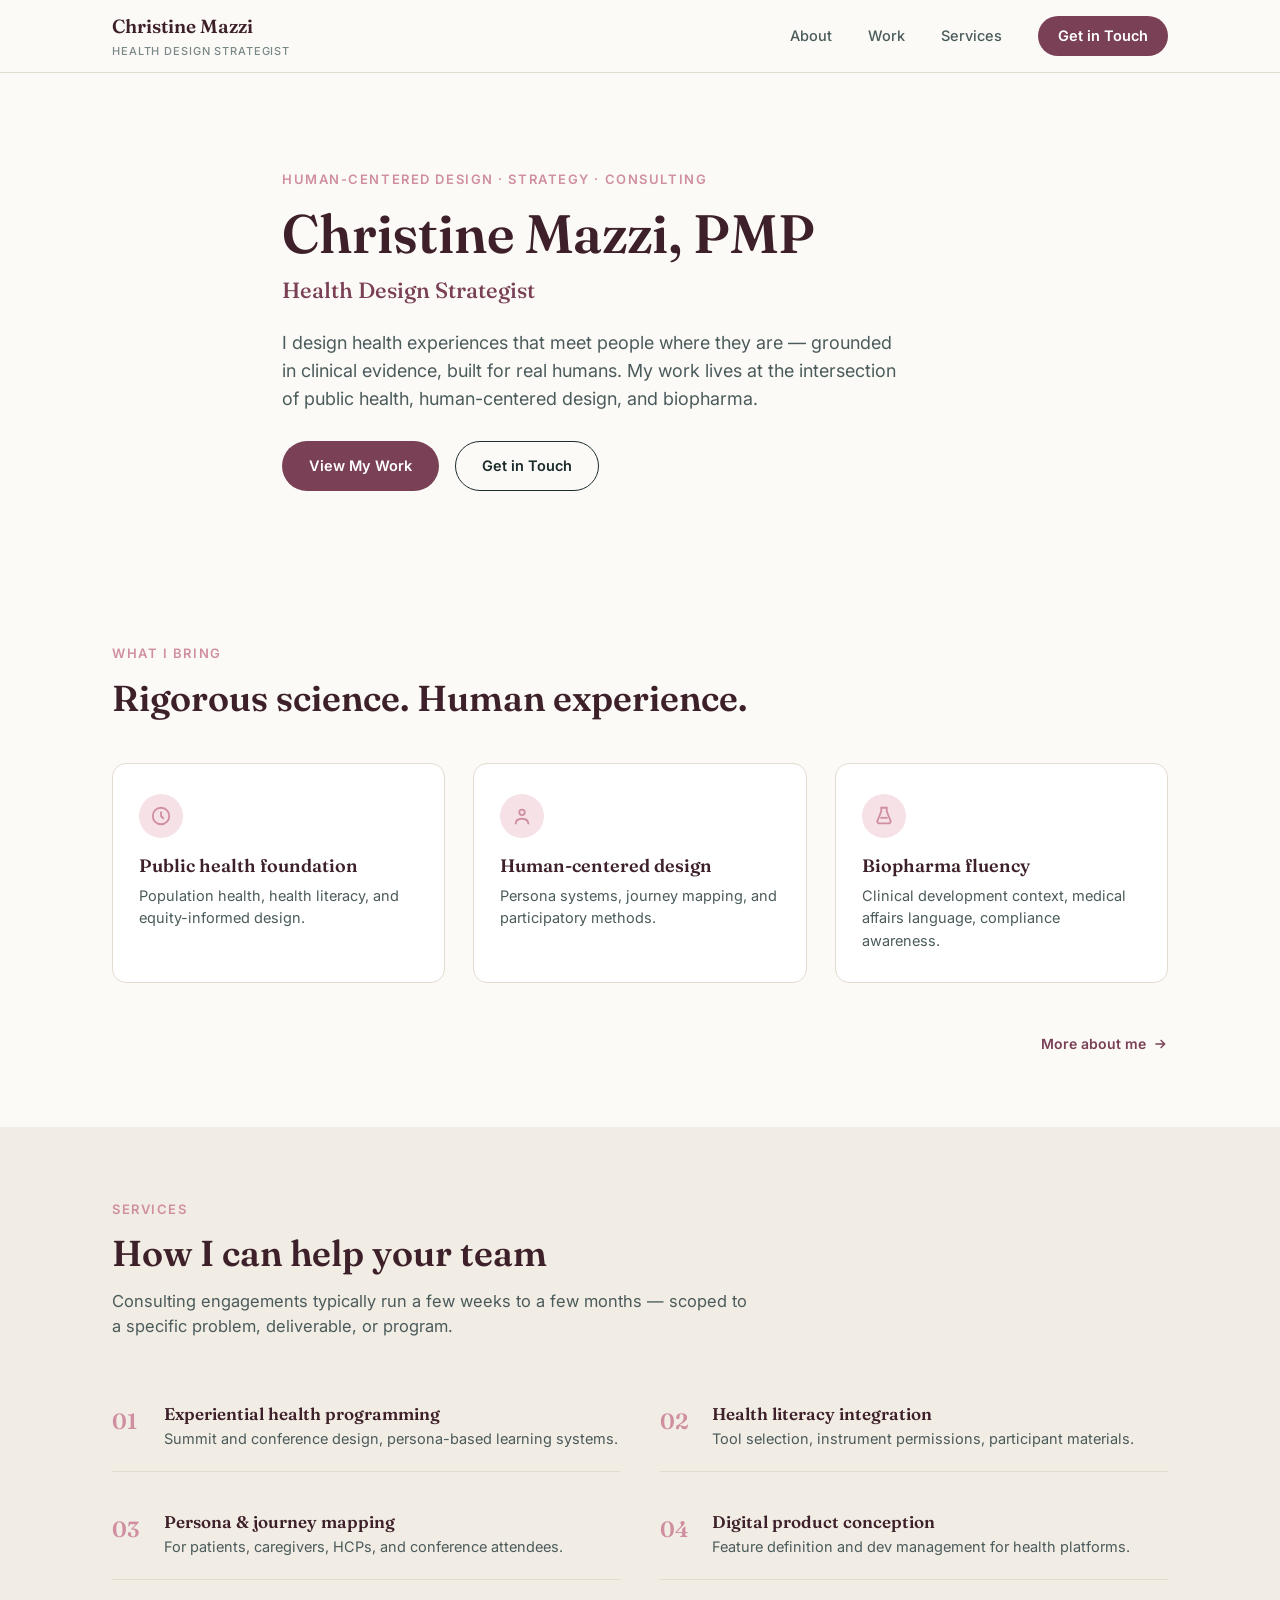
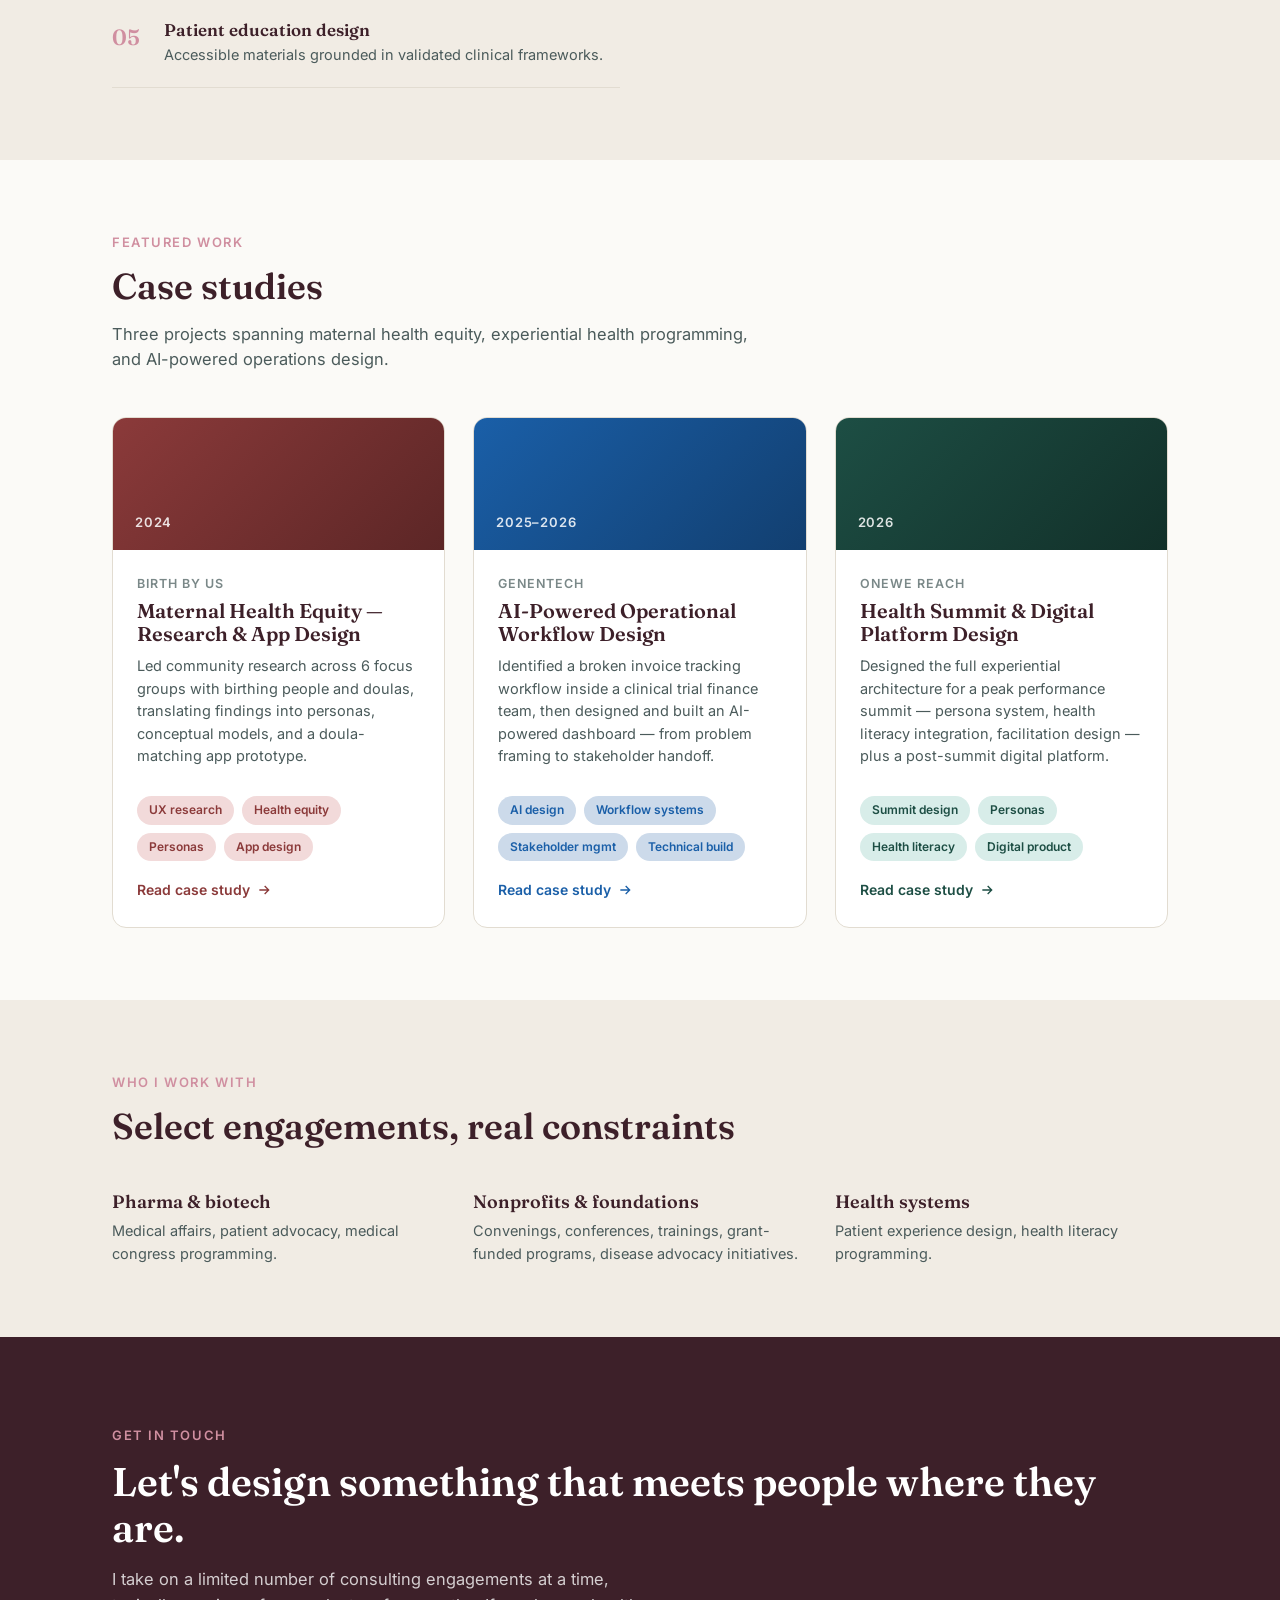
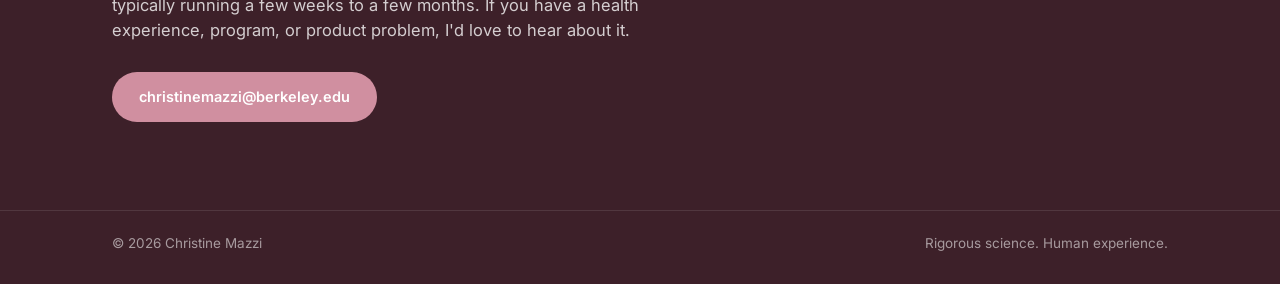
==== commit c74fd689: "Reorder featured work cards: Genentech before OneWe Reach" ====
--- a/index.html
+++ b/index.html
@@ -153,6 +153,24 @@
         </div>
       </a>
 
+      <a href="projects/genentech.html" class="project-card card-genentech">
+        <div class="project-media"><span class="p-year">2025–2026</span></div>
+        <div class="project-body">
+          <div class="p-client">Genentech</div>
+          <h3>AI-Powered Operational Workflow Design</h3>
+          <p>Identified a broken invoice tracking workflow inside a clinical trial finance team, then designed and built an AI-powered dashboard — from problem framing to stakeholder handoff.</p>
+          <div class="tag-row">
+            <span class="tag">AI design</span>
+            <span class="tag">Workflow systems</span>
+            <span class="tag">Stakeholder mgmt</span>
+            <span class="tag">Technical build</span>
+          </div>
+          <span class="project-link">Read case study
+            <svg viewBox="0 0 24 24" fill="none" stroke="currentColor" stroke-width="2"><path d="M5 12h14M13 6l6 6-6 6"/></svg>
+          </span>
+        </div>
+      </a>
+
       <a href="projects/onewe-reach.html" class="project-card card-onewe">
         <div class="project-media"><span class="p-year">2026</span></div>
         <div class="project-body">
@@ -171,24 +189,6 @@
         </div>
       </a>
 
-      <a href="projects/genentech.html" class="project-card card-genentech">
-        <div class="project-media"><span class="p-year">2025–2026</span></div>
-        <div class="project-body">
-          <div class="p-client">Genentech</div>
-          <h3>AI-Powered Operational Workflow Design</h3>
-          <p>Identified a broken invoice tracking workflow inside a clinical trial finance team, then designed and built an AI-powered dashboard — from problem framing to stakeholder handoff.</p>
-          <div class="tag-row">
-            <span class="tag">AI design</span>
-            <span class="tag">Workflow systems</span>
-            <span class="tag">Stakeholder mgmt</span>
-            <span class="tag">Technical build</span>
-          </div>
-          <span class="project-link">Read case study
-            <svg viewBox="0 0 24 24" fill="none" stroke="currentColor" stroke-width="2"><path d="M5 12h14M13 6l6 6-6 6"/></svg>
-          </span>
-        </div>
-      </a>
-
     </div>
   </div>
 </section>
--- a/styles.css
+++ b/styles.css
@@ -405,7 +405,7 @@
 
 .cs-hero {
   padding: 64px 0 56px;
-  background: var(--primary);
+  background: var(--hero-bg, var(--primary));
 }
 
 .cs-hero .eyebrow { color: rgba(255, 255, 255, 0.72); }
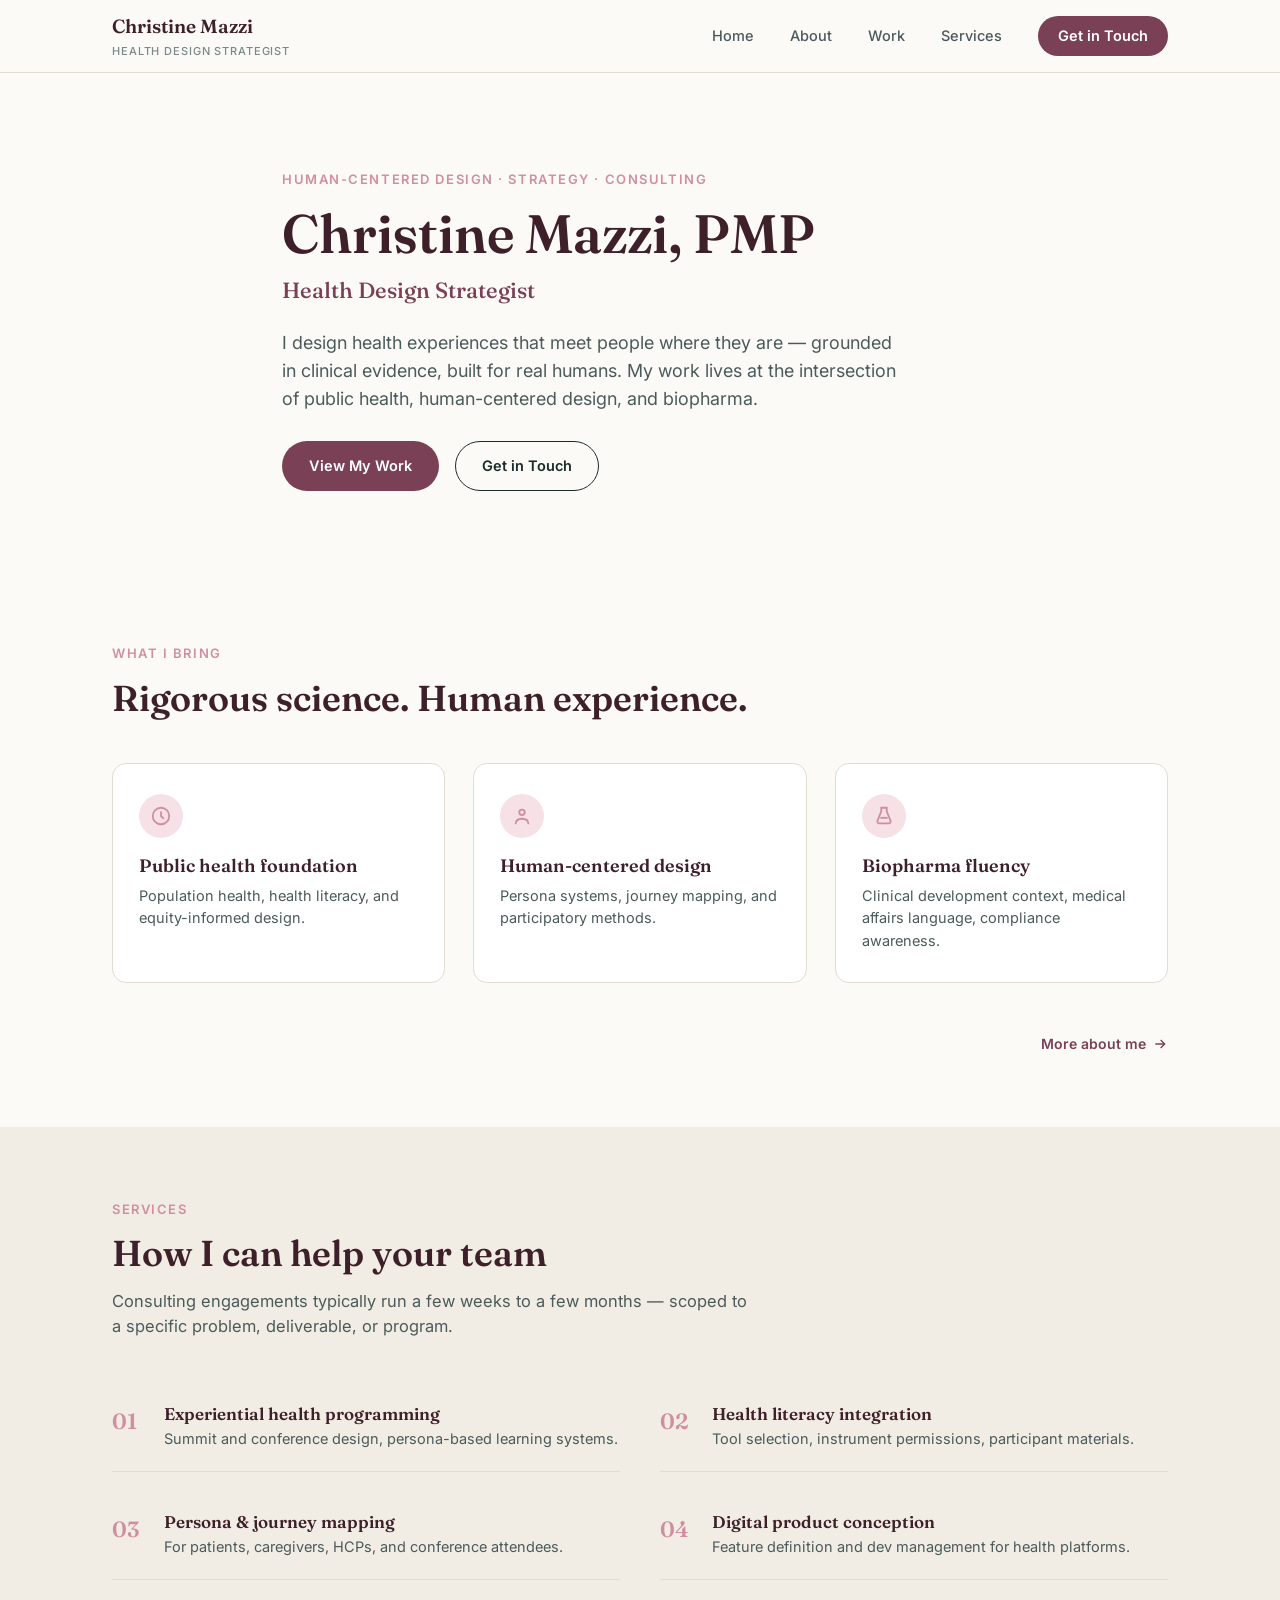
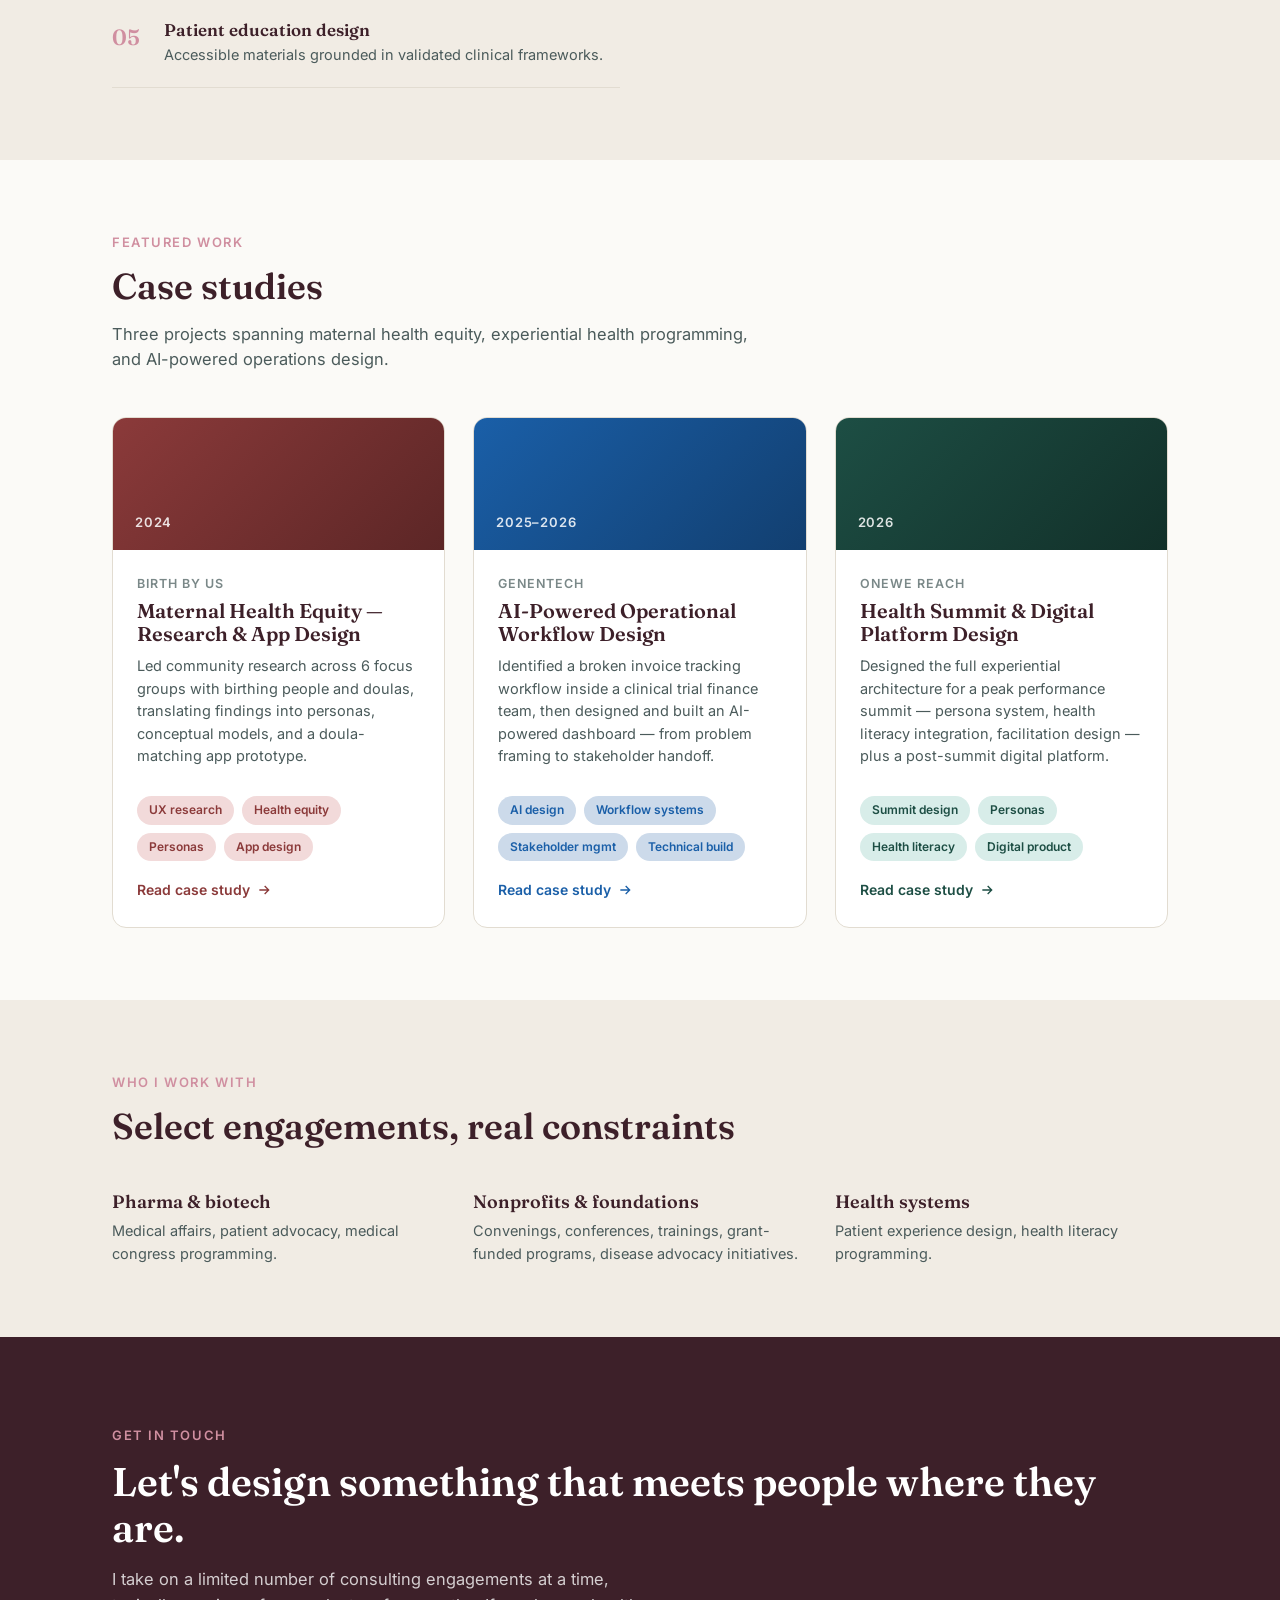
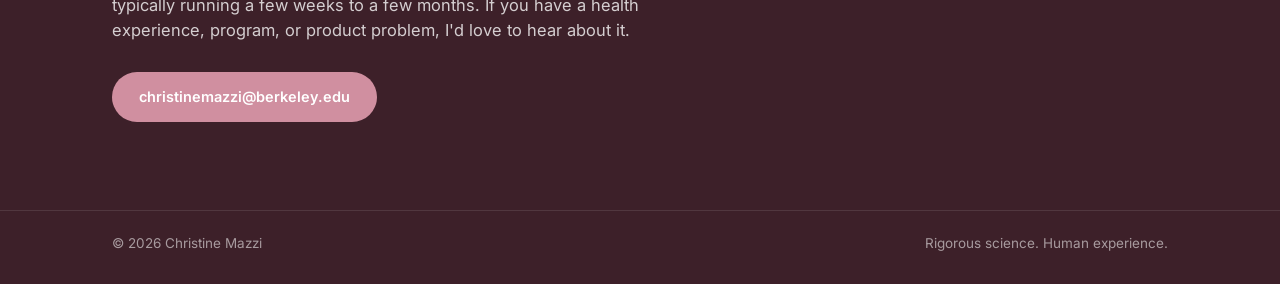
==== commit 20dd659f: "Add Home nav link before About" ====
--- a/index.html
+++ b/index.html
@@ -17,6 +17,7 @@
   <div class="wrap">
     <a href="index.html" class="brand">Christine Mazzi<span class="role">Health Design Strategist</span></a>
     <div class="nav-links">
+      <a href="index.html">Home</a>
       <a href="about.html">About</a>
       <a href="#work">Work</a>
       <a href="#services">Services</a>
